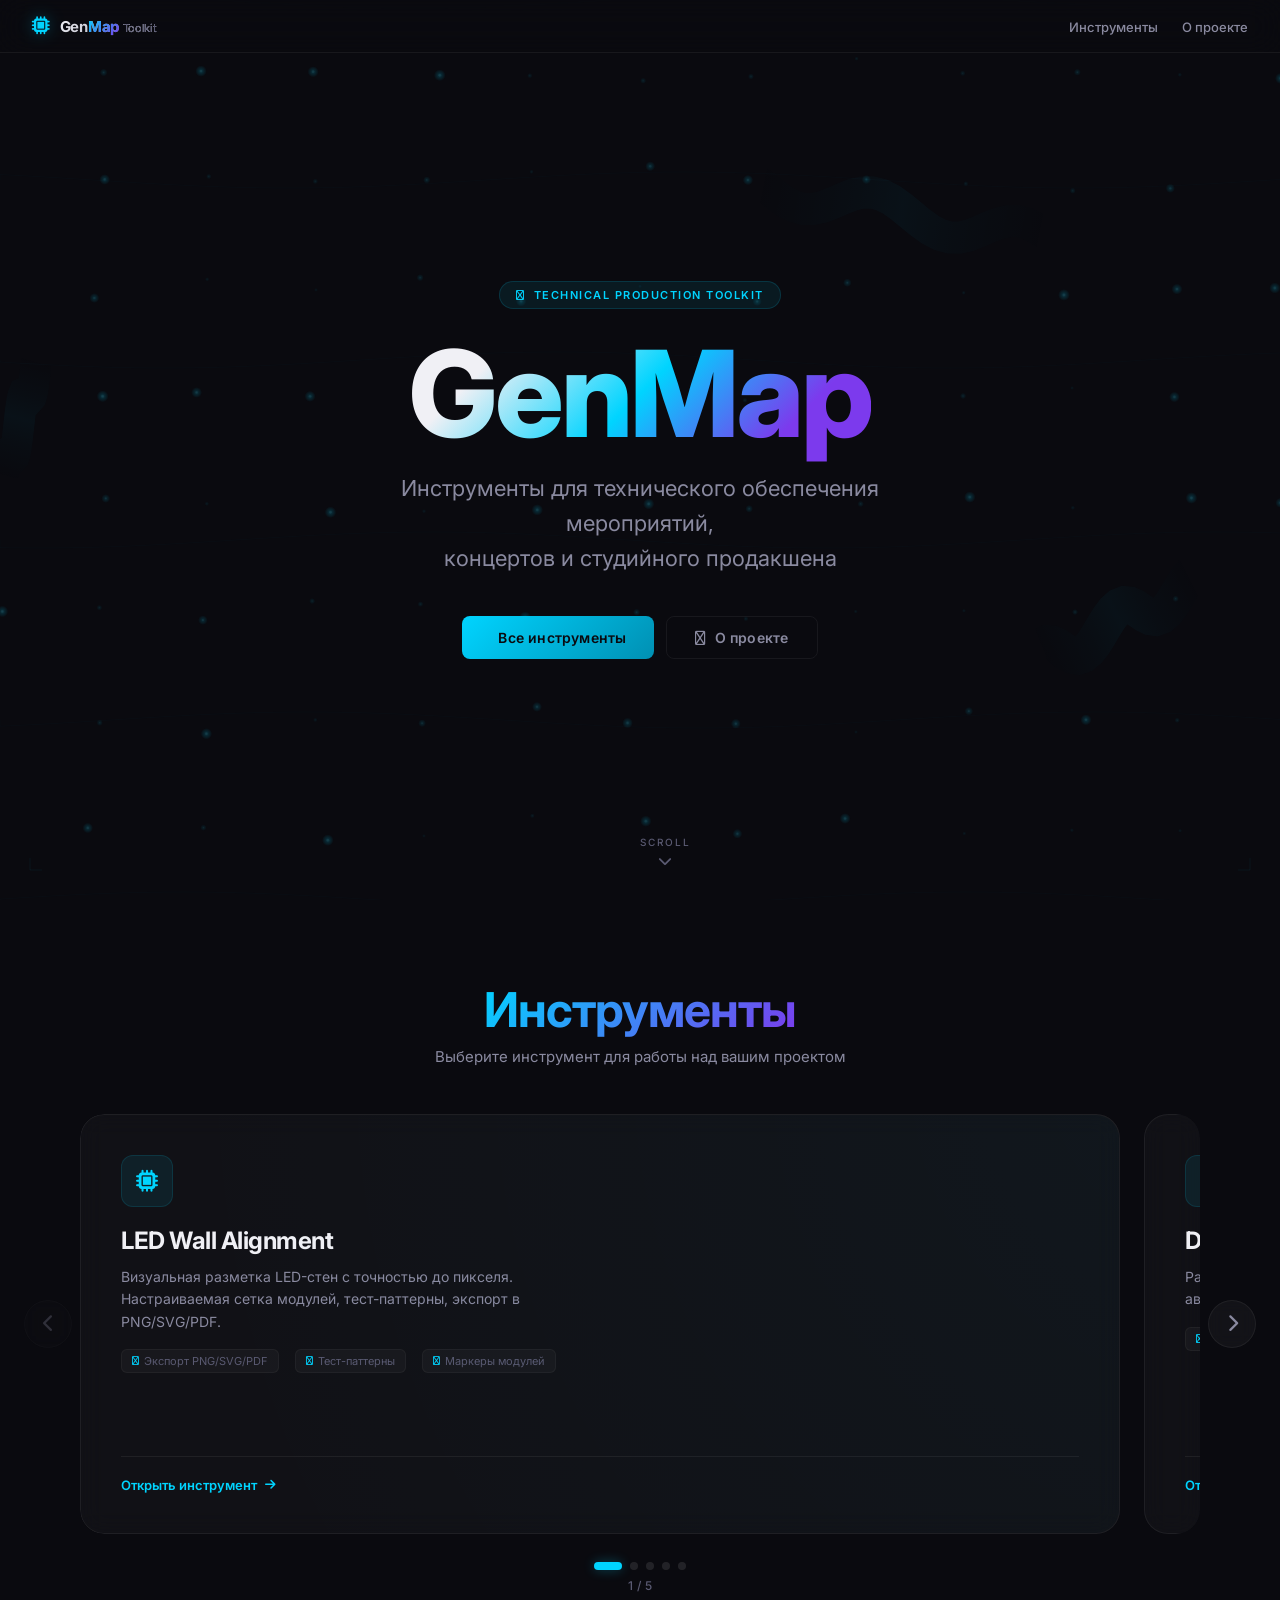
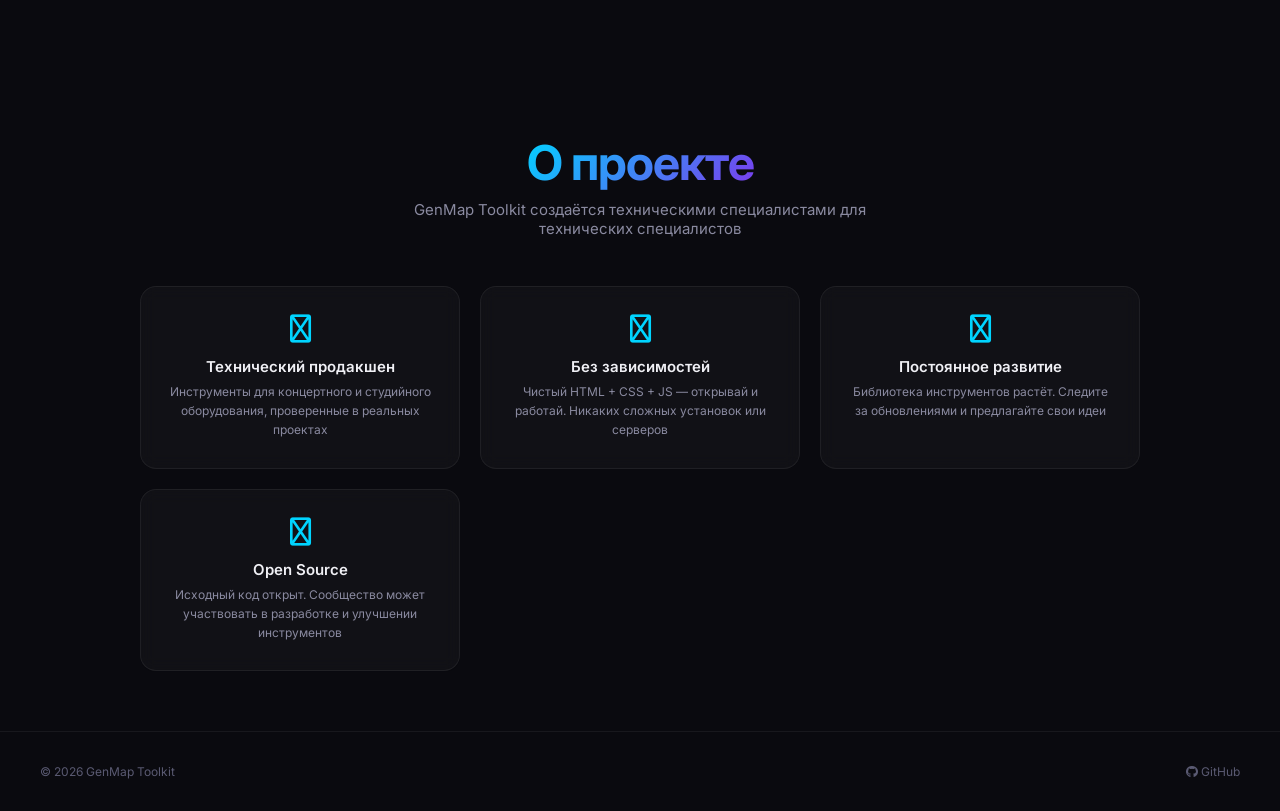
==== index.html @ 6c1bab0b "docs: обновление README, docs, удаление заглушек - README: актуальная структура и список инструменто" ====
<!DOCTYPE html>
<html lang="ru">
<head>
<meta charset="UTF-8">
<meta name="viewport" content="width=device-width, initial-scale=1.0">
<title>GenMap Toolkit — Technical Production Tools</title>
<meta name="description" content="Набор инструментов для технического обеспечения мероприятий: разметка LED-стен, расчёты продакшена и многое другое.">
<link rel="preconnect" href="https://fonts.googleapis.com">
<link rel="preconnect" href="https://fonts.gstatic.com" crossorigin>
<link href="https://fonts.googleapis.com/css2?family=Inter:wght@300;400;500;600;700;800&display=swap" rel="stylesheet">
<link rel="stylesheet" href="https://cdnjs.cloudflare.com/ajax/libs/font-awesome/6.5.1/css/all.min.css" crossorigin="anonymous">
<link rel="stylesheet" href="assets/css/style.css">
<style>
/* Entry animation */
#entryOverlay{position:fixed;inset:0;z-index:10000;background:#0a0a0f;display:flex;align-items:center;justify-content:center;pointer-events:none;transition:opacity .8s cubic-bezier(.22,1,.36,1);opacity:0}
#entryOverlay.show{opacity:1}
#entryOverlay .spinner{width:24px;height:24px;border:2px solid rgba(255,255,255,0.06);border-top-color:var(--accent-cyan);border-radius:50%;animation:spin .8s linear infinite;opacity:0;transition:opacity .4s}
#entryOverlay.show .spinner{opacity:1}
@keyframes spin{to{transform:rotate(360deg)}}
</style>
</head>
<body>

<!-- Entry Overlay -->
<div id="entryOverlay" class="show"><div class="spinner"></div></div>

<!-- Background Canvas -->
<canvas id="bgCanvas"></canvas>

<!-- Navigation -->
<nav>
  <a class="nav-logo" href="/">
    <i class="fa-solid fa-microchip"></i>
    <span>Gen<b>Map</b> <span style="font-weight:400;font-size:11px;color:var(--text-muted);-webkit-text-fill-color:var(--text-muted)">Toolkit</span></span>
  </a>
  <ul class="nav-links">
    <li><a href="#" data-scroll-to="tools">Инструменты</a></li>
    <li><a href="#" data-scroll-to="about">О проекте</a></li>
  </ul>
</nav>

<!-- Hero -->
<section id="hero">
  <div class="hero-badge reveal"><i class="fa-regular fa-bolt"></i> Technical Production Toolkit</div>
  <h1 class="hero-title reveal reveal-delay-1">
    <span class="gradient">GenMap</span>
  </h1>
  <p class="hero-sub reveal reveal-delay-2">
    Инструменты для технического обеспечения мероприятий,<br>
    концертов и студийного продакшена
  </p>
  <div class="hero-actions reveal reveal-delay-3">
    <button class="btn btn-primary" data-scroll-to="tools"><i class="fa-regular fa-grid-2"></i> Все инструменты</button>
    <a class="btn btn-outline" data-scroll-to="about"><i class="fa-regular fa-circle-info"></i> О проекте</a>
  </div>
  <div class="hero-scroll reveal reveal-delay-4">
    <span>Scroll</span>
    <i class="fa-solid fa-chevron-down"></i>
  </div>
</section>

<!-- Tools Carousel -->
<section id="tools">
  <div class="section-header reveal">
    <h2><span class="gradient">Инструменты</span></h2>
    <p>Выберите инструмент для работы над вашим проектом</p>
  </div>

  <div class="carousel-wrap reveal">
    <button class="carousel-arrow prev" aria-label="Previous"><i class="fa-solid fa-chevron-left"></i></button>
    <div class="carousel-viewport">
      <div class="carousel-track">

        <!-- LED Wall Tool -->
        <div class="tool-card">
          <div class="tool-card-glow"></div>
          <div class="tool-card-icon"><i class="fa-solid fa-microchip"></i></div>
          <div class="tool-card-body">
            <h3>LED Wall Alignment</h3>
            <p>Визуальная разметка LED-стен с точностью до пикселя. Настраиваемая сетка модулей, тест-паттерны, экспорт в PNG/SVG/PDF.</p>
            <div class="tool-card-meta">
              <span><i class="fa-regular fa-check"></i> Экспорт PNG/SVG/PDF</span>
              <span><i class="fa-regular fa-check"></i> Тест-паттерны</span>
              <span><i class="fa-regular fa-check"></i> Маркеры модулей</span>
            </div>
          </div>
          <div class="tool-card-footer">
            <a class="tool-card-action" href="tools/led-wall/index.html">Открыть инструмент <i class="fa-solid fa-arrow-right"></i></a>
          </div>
        </div>

        <!-- DMX Calculator -->
        <div class="tool-card">
          <div class="tool-card-icon"><i class="fa-solid fa-sliders"></i></div>
          <div class="tool-card-body">
            <h3>DMX Universe Calculator</h3>
            <p>Расчёт DMX-вселенных, адресация приборов, контроль каналов, авто-расстановка и обнаружение коллизий.</p>
            <div class="tool-card-meta">
              <span><i class="fa-regular fa-check"></i> Auto-Assign</span>
              <span><i class="fa-regular fa-check"></i> Коллизии</span>
              <span><i class="fa-regular fa-check"></i> DMX-карта</span>
            </div>
          </div>
          <div class="tool-card-footer">
            <a class="tool-card-action" href="tools/dmx-calculator/index.html">Открыть инструмент <i class="fa-solid fa-arrow-right"></i></a>
          </div>
        </div>

        <!-- Power Budget -->
        <div class="tool-card">
          <div class="tool-card-icon"><i class="fa-solid fa-bolt"></i></div>
          <div class="tool-card-body">
            <h3>Power Budget</h3>
            <p>Расчёт электропитания: фазы L1/L2/L3, Auto-Balance, кабельные сечения по ПУЭ, генератор.</p>
            <div class="tool-card-meta">
              <span><i class="fa-regular fa-check"></i> L1/L2/L3</span>
              <span><i class="fa-regular fa-check"></i> Auto-Balance</span>
              <span><i class="fa-regular fa-check"></i> Кабель ПУЭ</span>
            </div>
          </div>
          <div class="tool-card-footer">
            <a class="tool-card-action" href="tools/power-budget/index.html">Открыть инструмент <i class="fa-solid fa-arrow-right"></i></a>
          </div>
        </div>

        <!-- Delay & Array Calculator -->
        <div class="tool-card">
          <div class="tool-card-icon"><i class="fa-solid fa-waveform"></i></div>
          <div class="tool-card-body">
            <h3>Delay &amp; Array Calculator</h3>
            <p>Расчёт линий задержки, Line Array с splay-углами, Subwoofer-конфигурации (End-Fire/Gradient).</p>
            <div class="tool-card-meta">
              <span><i class="fa-regular fa-check"></i> Delay ms/samples</span>
              <span><i class="fa-regular fa-check"></i> Line Array</span>
              <span><i class="fa-regular fa-check"></i> Subwoofer</span>
            </div>
          </div>
          <div class="tool-card-footer">
            <a class="tool-card-action" href="tools/delay-calc/index.html">Открыть инструмент <i class="fa-solid fa-arrow-right"></i></a>
          </div>
        </div>

        <!-- Rigging Load Calculator -->
        <div class="tool-card">
          <div class="tool-card-icon"><i class="fa-solid fa-cube"></i></div>
          <div class="tool-card-body">
            <h3>Rigging Load Calculator</h3>
            <p>Расчёт нагрузок на трисс: BT 30×30 / 45° / 52°, 2/3 опоры, точечные нагрузки, эпюра моментов.</p>
            <div class="tool-card-meta">
              <span><i class="fa-regular fa-check"></i> BT-триссы</span>
              <span><i class="fa-regular fa-check"></i> 2/3 опоры</span>
              <span><i class="fa-regular fa-check"></i> Эпюра моментов</span>
            </div>
          </div>
          <div class="tool-card-footer">
            <a class="tool-card-action" href="tools/rigging-calc/index.html">Открыть инструмент <i class="fa-solid fa-arrow-right"></i></a>
          </div>
        </div>

      </div>
    </div>
    <button class="carousel-arrow next" aria-label="Next"><i class="fa-solid fa-chevron-right"></i></button>
  </div>

  <div class="carousel-dots"></div>
  <div class="carousel-counter">1 / 5</div>
</section>

<!-- About -->
<section id="about">
  <div class="section-header reveal">
    <h2><span class="gradient">О проекте</span></h2>
    <p>GenMap Toolkit создаётся техническими специалистами для технических специалистов</p>
  </div>
  <div class="about-grid">
    <div class="about-card reveal reveal-delay-1">
      <i class="fa-regular fa-bolt"></i>
      <h4>Технический продакшен</h4>
      <p>Инструменты для концертного и студийного оборудования, проверенные в реальных проектах</p>
    </div>
    <div class="about-card reveal reveal-delay-2">
      <i class="fa-regular fa-microchip"></i>
      <h4>Без зависимостей</h4>
      <p>Чистый HTML + CSS + JS — открывай и работай. Никаких сложных установок или серверов</p>
    </div>
    <div class="about-card reveal reveal-delay-3">
      <i class="fa-regular fa-arrow-trend-up"></i>
      <h4>Постоянное развитие</h4>
      <p>Библиотека инструментов растёт. Следите за обновлениями и предлагайте свои идеи</p>
    </div>
    <div class="about-card reveal reveal-delay-4">
      <i class="fa-regular fa-file-invoice"></i>
      <h4>Open Source</h4>
      <p>Исходный код открыт. Сообщество может участвовать в разработке и улучшении инструментов</p>
    </div>
  </div>
</section>

<!-- Footer -->
<footer>
  <div class="footer-inner">
    <span class="footer-copy">&copy; <span id="year"></span> GenMap Toolkit</span>
    <div class="footer-links">
      <a href="https://github.com/aleksejkozemakin/GenMap" target="_blank" rel="noopener"><i class="fa-brands fa-github"></i> GitHub</a>
    </div>
  </div>
</footer>

<script src="assets/js/main.js"></script>
<script>
document.getElementById('year').textContent=new Date().getFullYear();

// Entry animation: hide overlay after load
window.addEventListener('load',function(){
  var el=document.getElementById('entryOverlay');
  if(el){
    el.classList.remove('show');
    setTimeout(function(){el.style.display='none'},800);
  }
});
</script>
</body>
</html>
---- assets/css/style.css ----
*,*::before,*::after{margin:0;padding:0;box-sizing:border-box}
html{scroll-behavior:smooth}
body{font-family:'Inter',-apple-system,BlinkMacSystemFont,'SF Pro Display','Segoe UI',sans-serif;background:#0a0a0f;color:#f0f0f5;-webkit-font-smoothing:antialiased;-moz-osx-font-smoothing:grayscale;overflow-x:hidden;opacity:0;transition:opacity .6s ease}
body.loaded{opacity:1}

:root{--bg:#0a0a0f;--bg-secondary:#0e0e16;--bg-card:rgba(255,255,255,0.03);--border-glass:rgba(255,255,255,0.06);--border-glass-hover:rgba(255,255,255,0.12);--text-primary:#f0f0f5;--text-secondary:#8a8aa0;--text-muted:#5a5a72;--accent-cyan:#00d4ff;--accent-purple:#7c3aed;--accent-orange:#f59e0b;--accent-green:#10b981;--accent-red:#ef4444;--shadow-card:0 8px 32px rgba(0,0,0,0.4);--shadow-glow:0 0 20px rgba(0,212,255,0.15);--radius-sm:8px;--radius-md:12px;--radius-lg:16px;--radius-xl:24px;--transition:.3s cubic-bezier(.22,1,.36,1)}
::-webkit-scrollbar{width:6px;height:6px}
::-webkit-scrollbar-track{background:transparent}
::-webkit-scrollbar-thumb{background:rgba(255,255,255,0.08);border-radius:3px}
::-webkit-scrollbar-thumb:hover{background:rgba(255,255,255,0.15)}

/* ---- Canvas BG ---- */
#bgCanvas{position:fixed;top:0;left:0;width:100vw;height:100vh;z-index:0;pointer-events:none}

/* ---- Page Transition ---- */
/* ---- Nav ---- */
nav{position:fixed;top:0;left:0;right:0;z-index:100;display:flex;align-items:center;justify-content:space-between;padding:16px 32px;background:rgba(10,10,15,0.8);backdrop-filter:blur(16px);-webkit-backdrop-filter:blur(16px);border-bottom:1px solid var(--border-glass)}
.nav-logo{display:flex;align-items:center;gap:10px;text-decoration:none;color:var(--text-primary);font-size:15px;font-weight:700;letter-spacing:-.3px}
.nav-logo i{font-size:18px;color:var(--accent-cyan);filter:drop-shadow(0 0 8px rgba(0,212,255,0.3))}
.nav-logo span{background:linear-gradient(135deg,#f0f0f5,#8a8aa0);-webkit-background-clip:text;-webkit-text-fill-color:transparent}
.nav-logo span b{background:linear-gradient(135deg,var(--accent-cyan),var(--accent-purple));-webkit-background-clip:text;-webkit-text-fill-color:transparent}
.nav-links{display:flex;align-items:center;gap:24px;list-style:none}
.nav-links a{color:var(--text-secondary);text-decoration:none;font-size:13px;font-weight:500;transition:color var(--transition);position:relative}
.nav-links a::after{content:'';position:absolute;bottom:-4px;left:0;width:0;height:1.5px;background:var(--accent-cyan);transition:width var(--transition);border-radius:1px}
.nav-links a:hover{color:var(--text-primary)}
.nav-links a:hover::after{width:100%}

/* ---- Hero ---- */
#hero{position:relative;z-index:1;min-height:100vh;display:flex;flex-direction:column;align-items:center;justify-content:center;text-align:center;padding:100px 24px 60px}
.hero-badge{display:inline-flex;align-items:center;gap:8px;padding:6px 16px;border-radius:20px;background:rgba(0,212,255,0.08);border:1px solid rgba(0,212,255,0.15);font-size:11px;font-weight:600;color:var(--accent-cyan);text-transform:uppercase;letter-spacing:1.5px;margin-bottom:28px}
.hero-badge i{font-size:10px}
.hero-title{font-size:clamp(40px,10vw,120px);font-weight:800;letter-spacing:-3px;line-height:0.95;margin-bottom:20px}
.hero-title .gradient{background:linear-gradient(135deg,#f0f0f5 20%,var(--accent-cyan) 50%,var(--accent-purple) 80%);-webkit-background-clip:text;-webkit-text-fill-color:transparent}
.hero-sub{font-size:clamp(14px,2vw,22px);color:var(--text-secondary);max-width:560px;line-height:1.6;margin-bottom:40px;font-weight:400}
.hero-actions{display:flex;gap:12px;flex-wrap:wrap;justify-content:center}
.btn{display:inline-flex;align-items:center;justify-content:center;gap:8px;padding:12px 28px;border:none;border-radius:var(--radius-sm);font-family:inherit;font-size:14px;font-weight:600;cursor:pointer;transition:all var(--transition);position:relative;overflow:hidden;text-decoration:none;user-select:none;letter-spacing:.2px}
.btn-primary{background:linear-gradient(135deg,var(--accent-cyan),#0090b3);color:#0a0a0f}
.btn-primary:hover{box-shadow:0 0 30px rgba(0,212,255,0.3);transform:translateY(-2px)}
.btn-outline{background:transparent;border:1px solid var(--border-glass);color:var(--text-secondary)}
.btn-outline:hover{background:rgba(255,255,255,0.04);color:var(--text-primary);border-color:var(--border-glass-hover);transform:translateY(-2px)}
.hero-scroll{position:absolute;bottom:32px;left:50%;transform:translateX(-50%);display:flex;flex-direction:column;align-items:center;gap:6px;color:var(--text-muted);font-size:10px;text-transform:uppercase;letter-spacing:2px;font-weight:500;animation:floatDown 2s ease-in-out infinite}
.hero-scroll i{font-size:14px;animation:floatDown 2s ease-in-out infinite .3s}

/* ---- Section Header ---- */
.section-header{text-align:center;margin-bottom:48px;position:relative;z-index:1}
.section-header h2{font-size:clamp(28px,4vw,48px);font-weight:700;letter-spacing:-1px;margin-bottom:8px}
.section-header h2 .gradient{background:linear-gradient(135deg,var(--accent-cyan),var(--accent-purple));-webkit-background-clip:text;-webkit-text-fill-color:transparent}
.section-header p{font-size:15px;color:var(--text-secondary);max-width:480px;margin:0 auto}

/* ---- Carousel ---- */
#tools{position:relative;z-index:1;padding:80px 0 60px;overflow:hidden}
.carousel-wrap{position:relative;padding:0 80px}
.carousel-arrow{position:absolute;top:50%;transform:translateY(-50%);z-index:10;width:48px;height:48px;border-radius:50%;background:rgba(255,255,255,0.04);border:1px solid var(--border-glass);color:var(--text-secondary);font-size:18px;cursor:pointer;display:flex;align-items:center;justify-content:center;transition:all var(--transition);backdrop-filter:blur(8px);-webkit-backdrop-filter:blur(8px)}
.carousel-arrow:hover{background:rgba(0,212,255,0.1);color:var(--accent-cyan);border-color:var(--accent-cyan);box-shadow:0 0 20px rgba(0,212,255,0.1)}
.carousel-arrow:active{transform:translateY(-50%) scale(0.95)}
.carousel-arrow.prev{left:24px}
.carousel-arrow.next{right:24px}
.carousel-arrow:disabled{opacity:0.3;cursor:not-allowed}
.carousel-arrow:disabled:hover{background:rgba(255,255,255,0.04);color:var(--text-secondary);border-color:var(--border-glass);box-shadow:none}
.carousel-viewport{overflow:hidden;border-radius:var(--radius-xl);position:relative}
.carousel-track{display:flex;gap:24px;transition:transform .7s cubic-bezier(.22,1,.36,1);will-change:transform}
.tool-card{min-width:calc(100vw - 240px);max-width:calc(100vw - 240px);padding:40px;border-radius:var(--radius-xl);background:var(--bg-card);backdrop-filter:blur(12px);-webkit-backdrop-filter:blur(12px);border:1px solid var(--border-glass);transition:all var(--transition);position:relative;overflow:hidden;cursor:pointer;flex-shrink:0;display:flex;flex-direction:column;justify-content:space-between;min-height:420px}
.tool-card::before{content:'';position:absolute;inset:0;border-radius:var(--radius-xl);opacity:0;background:linear-gradient(135deg,rgba(0,212,255,0.05),transparent 60%);transition:opacity var(--transition);pointer-events:none}
.tool-card:hover::before{opacity:1}
.tool-card:hover{border-color:var(--border-glass-hover);transform:translateY(-4px);box-shadow:0 16px 48px rgba(0,0,0,0.5),0 0 30px rgba(0,212,255,0.06)}
.tool-card.coming-soon{cursor:default;opacity:0.6}
.tool-card.coming-soon:hover{transform:none;box-shadow:none;border-color:var(--border-glass)}
.tool-card.coming-soon .tool-card-action{opacity:0.4;pointer-events:none}
.tool-card-icon{width:52px;height:52px;border-radius:var(--radius-md);background:rgba(0,212,255,0.08);border:1px solid rgba(0,212,255,0.12);display:flex;align-items:center;justify-content:center;font-size:22px;color:var(--accent-cyan);margin-bottom:20px;flex-shrink:0}
.tool-card-body{flex:1}
.tool-card-body h3{font-size:24px;font-weight:700;letter-spacing:-.5px;margin-bottom:10px;line-height:1.2}
.tool-card-body p{font-size:14px;color:var(--text-secondary);line-height:1.6;max-width:480px}
.tool-card-meta{display:flex;gap:16px;margin-top:16px;flex-wrap:wrap}
.tool-card-meta span{font-size:11px;color:var(--text-muted);display:flex;align-items:center;gap:5px;padding:4px 10px;border-radius:6px;background:rgba(255,255,255,0.03);border:1px solid rgba(255,255,255,0.04)}
.tool-card-meta i{color:var(--accent-cyan);font-size:9px}
.tool-card-footer{display:flex;align-items:center;justify-content:space-between;margin-top:24px;padding-top:20px;border-top:1px solid var(--border-glass)}
.tool-card-action{display:inline-flex;align-items:center;gap:8px;color:var(--accent-cyan);font-size:13px;font-weight:600;text-decoration:none;transition:gap var(--transition)}
.tool-card-action:hover{gap:12px}
.tool-card-action i{font-size:12px}
.tool-card-coming{font-size:11px;color:var(--text-muted);padding:4px 12px;border-radius:6px;border:1px solid var(--border-glass);text-transform:uppercase;letter-spacing:.8px;font-weight:500}
.tool-card-glow{position:absolute;top:-50%;right:-50%;width:200%;height:200%;background:radial-gradient(circle at 80% 20%,rgba(0,212,255,0.03),transparent 60%);pointer-events:none;z-index:0}
.carousel-dots{display:flex;justify-content:center;gap:8px;margin-top:28px;position:relative;z-index:1}
.carousel-dot{width:8px;height:8px;border-radius:50%;background:rgba(255,255,255,0.1);border:none;cursor:pointer;transition:all var(--transition);padding:0}
.carousel-dot.active{background:var(--accent-cyan);box-shadow:0 0 12px rgba(0,212,255,0.3);width:28px;border-radius:4px}
.carousel-dot:hover:not(.active){background:rgba(255,255,255,0.2)}
.carousel-counter{text-align:center;font-size:12px;color:var(--text-muted);margin-top:8px;font-weight:500;letter-spacing:.5px}

/* ---- About ---- */
#about{position:relative;z-index:1;padding:80px 24px 60px}
.about-grid{max-width:1000px;margin:0 auto;display:grid;grid-template-columns:repeat(auto-fit,minmax(240px,1fr));gap:20px}
.about-card{padding:28px;border-radius:var(--radius-lg);background:var(--bg-card);backdrop-filter:blur(8px);-webkit-backdrop-filter:blur(8px);border:1px solid var(--border-glass);transition:all var(--transition);text-align:center}
.about-card:hover{border-color:var(--border-glass-hover);transform:translateY(-2px);box-shadow:var(--shadow-card)}
.about-card i{font-size:28px;color:var(--accent-cyan);margin-bottom:14px}
.about-card h4{font-size:15px;font-weight:600;margin-bottom:6px}
.about-card p{font-size:12px;color:var(--text-secondary);line-height:1.6}

/* ---- Footer ---- */
footer{position:relative;z-index:1;padding:32px 24px;border-top:1px solid var(--border-glass);text-align:center}
footer .footer-inner{max-width:1200px;margin:0 auto;display:flex;justify-content:space-between;align-items:center;gap:16px;flex-wrap:wrap}
footer .footer-copy{font-size:12px;color:var(--text-muted)}
footer .footer-links{display:flex;gap:16px}
footer .footer-links a{color:var(--text-muted);text-decoration:none;font-size:12px;transition:color var(--transition)}
footer .footer-links a:hover{color:var(--accent-cyan)}

/* ---- Animations ---- */
@keyframes floatDown{0%,100%{transform:translateY(0);opacity:1}50%{transform:translateY(8px);opacity:0.4}}
@keyframes fadeInUp{from{opacity:0;transform:translateY(24px)}to{opacity:1;transform:translateY(0)}}
@keyframes fadeIn{from{opacity:0}to{opacity:1}}
@keyframes scaleIn{from{opacity:0;transform:scale(0.95)}to{opacity:1;transform:scale(1)}}
@keyframes slideInRight{from{opacity:0;transform:translateX(40px)}to{opacity:1;transform:translateX(0)}}
.reveal{opacity:0;transform:translateY(24px);transition:all .8s cubic-bezier(.22,1,.36,1)}
.reveal.visible{opacity:1;transform:translateY(0)}
.reveal-delay-1{transition-delay:.1s}
.reveal-delay-2{transition-delay:.2s}
.reveal-delay-3{transition-delay:.3s}
.reveal-delay-4{transition-delay:.4s}

/* ---- Ripple ---- */
.ripple{position:absolute;border-radius:50%;background:rgba(255,255,255,0.25);transform:scale(0);animation:rippleAnim .6s ease-out;pointer-events:none}
@keyframes rippleAnim{to{transform:scale(4);opacity:0}}

/* ---- Responsive ---- */
@media(max-width:1024px){
  .carousel-wrap{padding:0 60px}
  .tool-card{min-width:calc(100vw - 180px);max-width:calc(100vw - 180px);min-height:360px;padding:32px}
}
@media(max-width:768px){
  nav{padding:12px 16px}
  .nav-links{display:none}
  #hero{padding:80px 16px 40px}
  .hero-title{letter-spacing:-2px}
  .carousel-wrap{padding:0 16px}
  .carousel-arrow{width:36px;height:36px;font-size:14px}
  .carousel-arrow.prev{left:0}
  .carousel-arrow.next{right:0}
  .tool-card{min-width:calc(100vw - 48px);max-width:calc(100vw - 48px);min-height:320px;padding:24px;border-radius:var(--radius-lg)}
  .tool-card-body h3{font-size:20px}
  .section-header{margin-bottom:32px}
  #tools{padding:60px 0 40px}
  #about{padding:60px 16px 40px}
  .about-grid{grid-template-columns:1fr}
  footer .footer-inner{flex-direction:column;text-align:center}
}
@media(max-width:480px){
  .tool-card{min-width:calc(100vw - 32px);max-width:calc(100vw - 32px);min-height:280px;padding:20px}
  .tool-card-body h3{font-size:18px}
  .tool-card-icon{width:44px;height:44px;font-size:18px}
  .carousel-dot{width:6px;height:6px}
  .carousel-dot.active{width:20px}
}
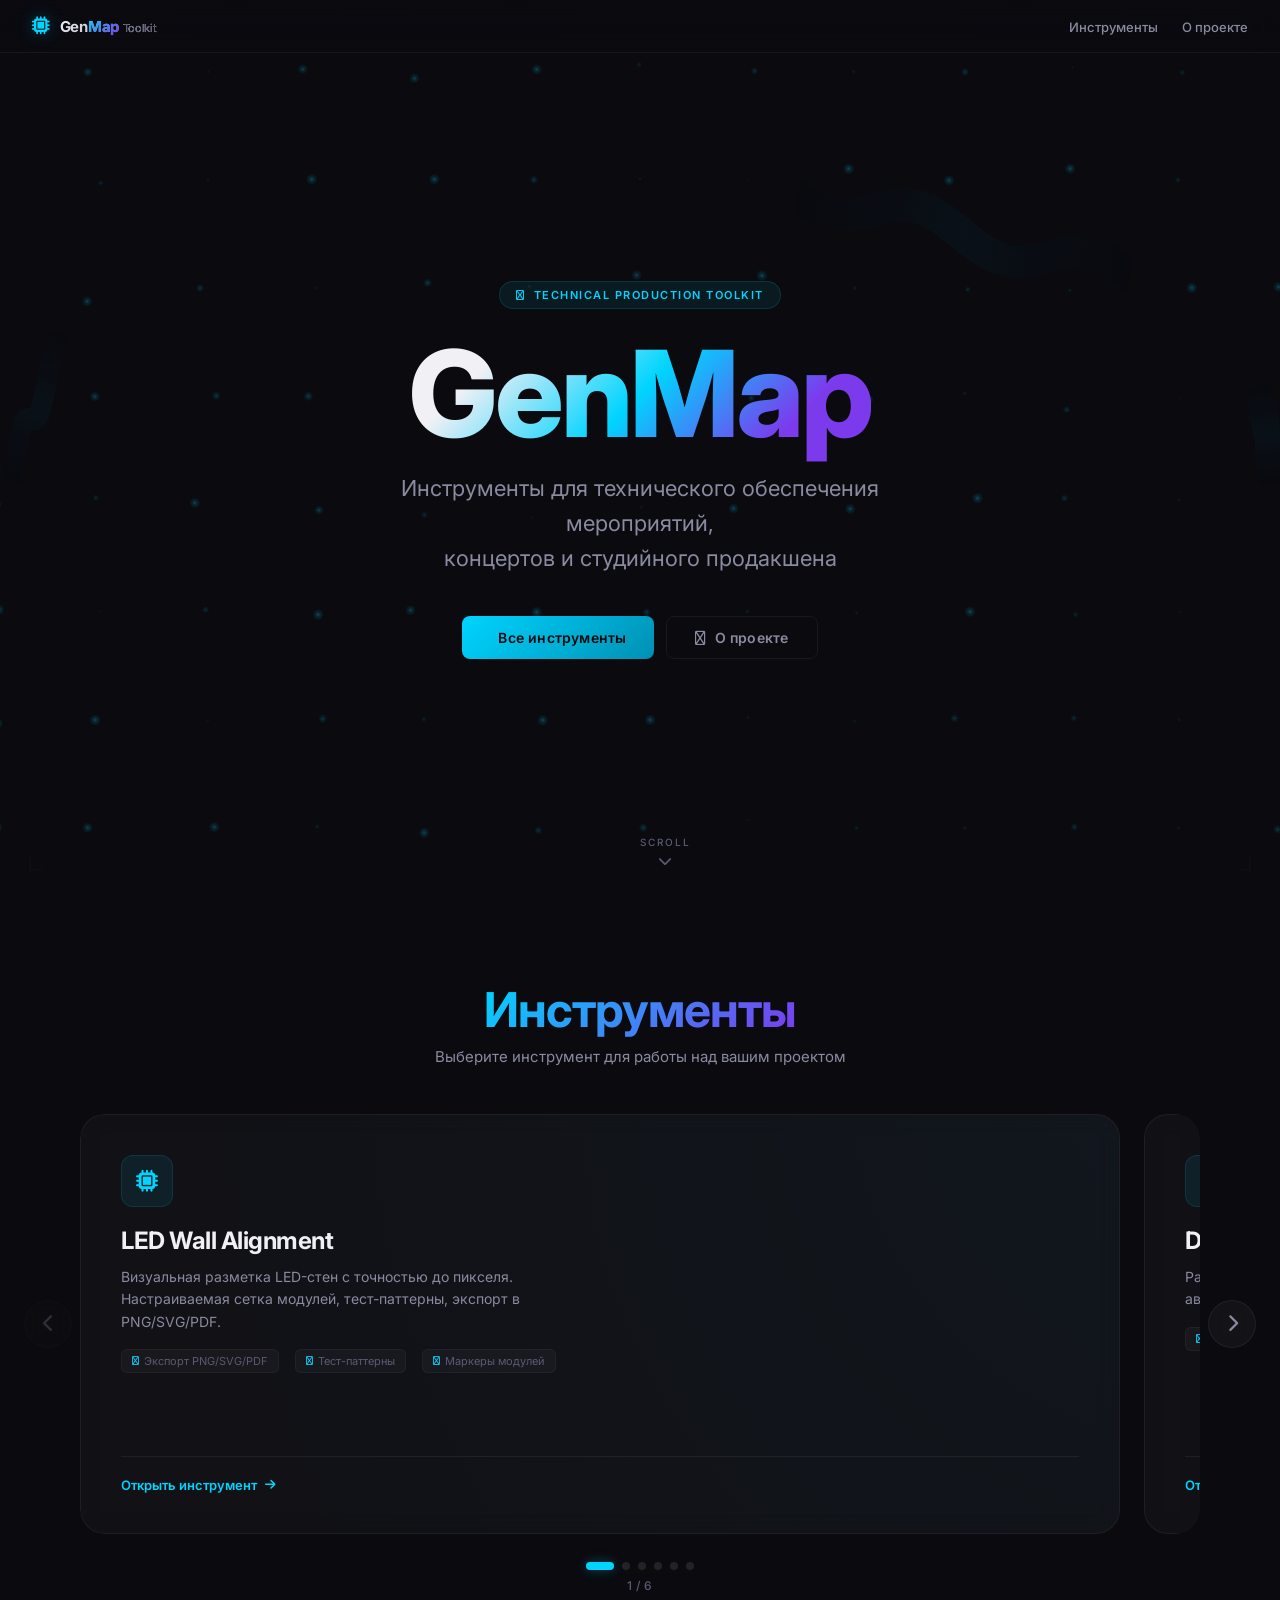
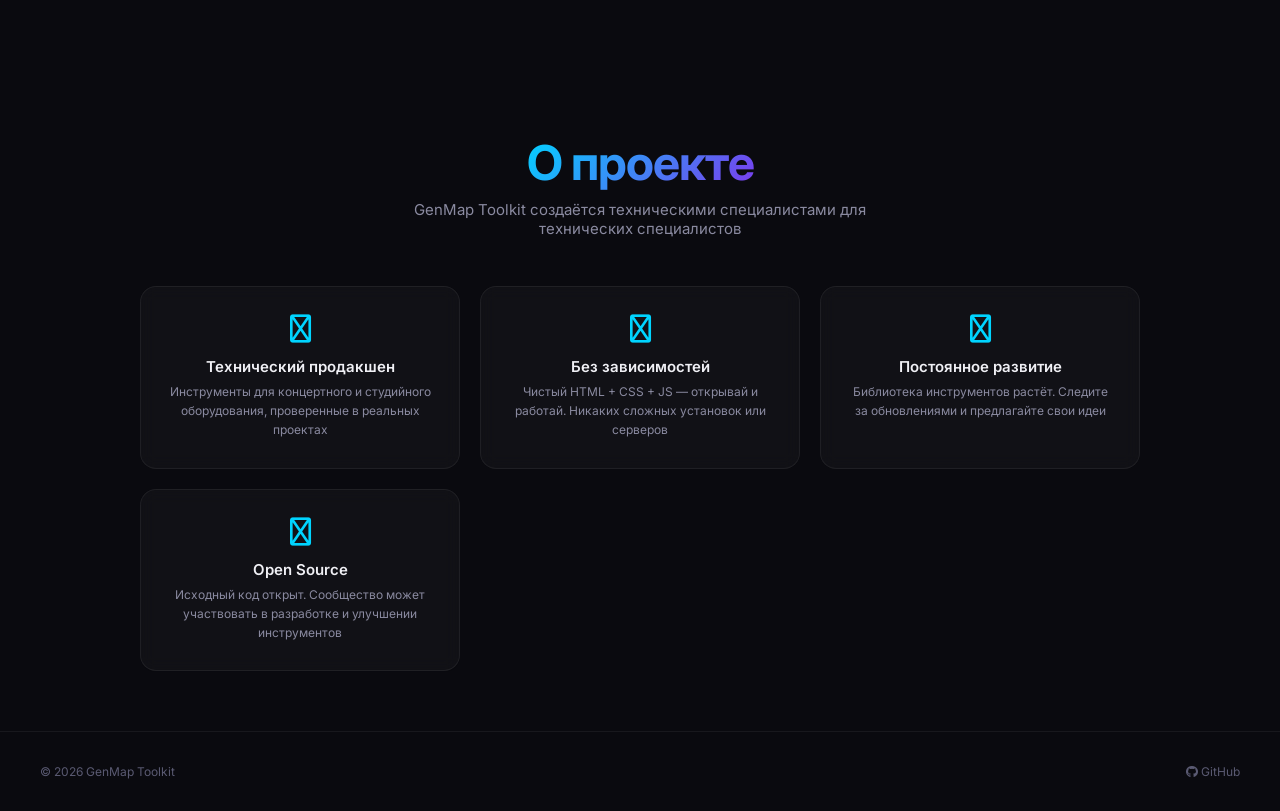
==== commit e3d8c64b: "feat: Mapping Planner + inline-edit - Canvas произвольного разрешения с пресетами HD/4K/8K - Плоскос" ====
--- a/index.html
+++ b/index.html
@@ -157,6 +157,23 @@
           </div>
         </div>
 
+        <!-- Mapping Planner -->
+        <div class="tool-card">
+          <div class="tool-card-icon"><i class="fa-solid fa-grid"></i></div>
+          <div class="tool-card-body">
+            <h3>Mapping Planner</h3>
+            <p>Раскладка плоскостей на canvas: drag, snap to grid/objects, alignment guides, overlap detection.</p>
+            <div class="tool-card-meta">
+              <span><i class="fa-regular fa-check"></i> Drag &amp; snap</span>
+              <span><i class="fa-regular fa-check"></i> Alignment</span>
+              <span><i class="fa-regular fa-check"></i> Overlaps</span>
+            </div>
+          </div>
+          <div class="tool-card-footer">
+            <a class="tool-card-action" href="tools/mapping-planner/index.html">Открыть инструмент <i class="fa-solid fa-arrow-right"></i></a>
+          </div>
+        </div>
+
       </div>
     </div>
     <button class="carousel-arrow next" aria-label="Next"><i class="fa-solid fa-chevron-right"></i></button>
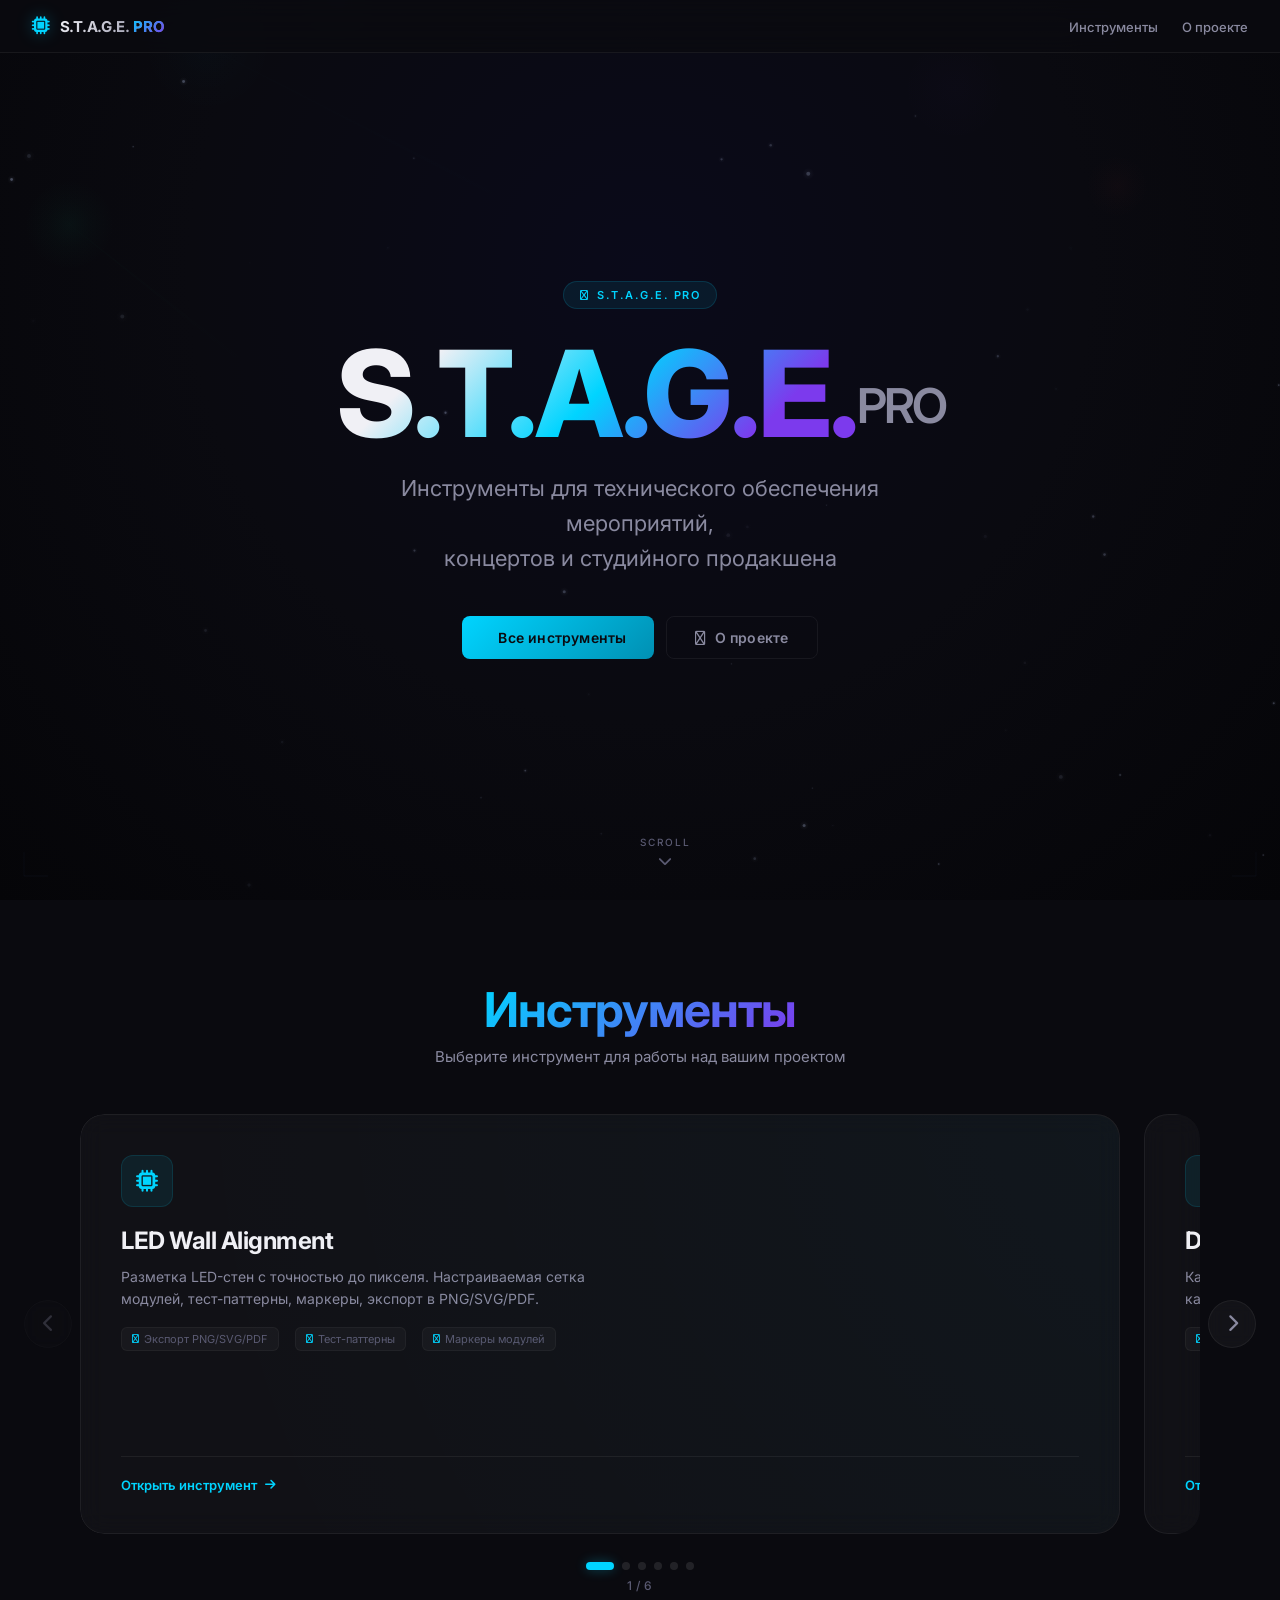
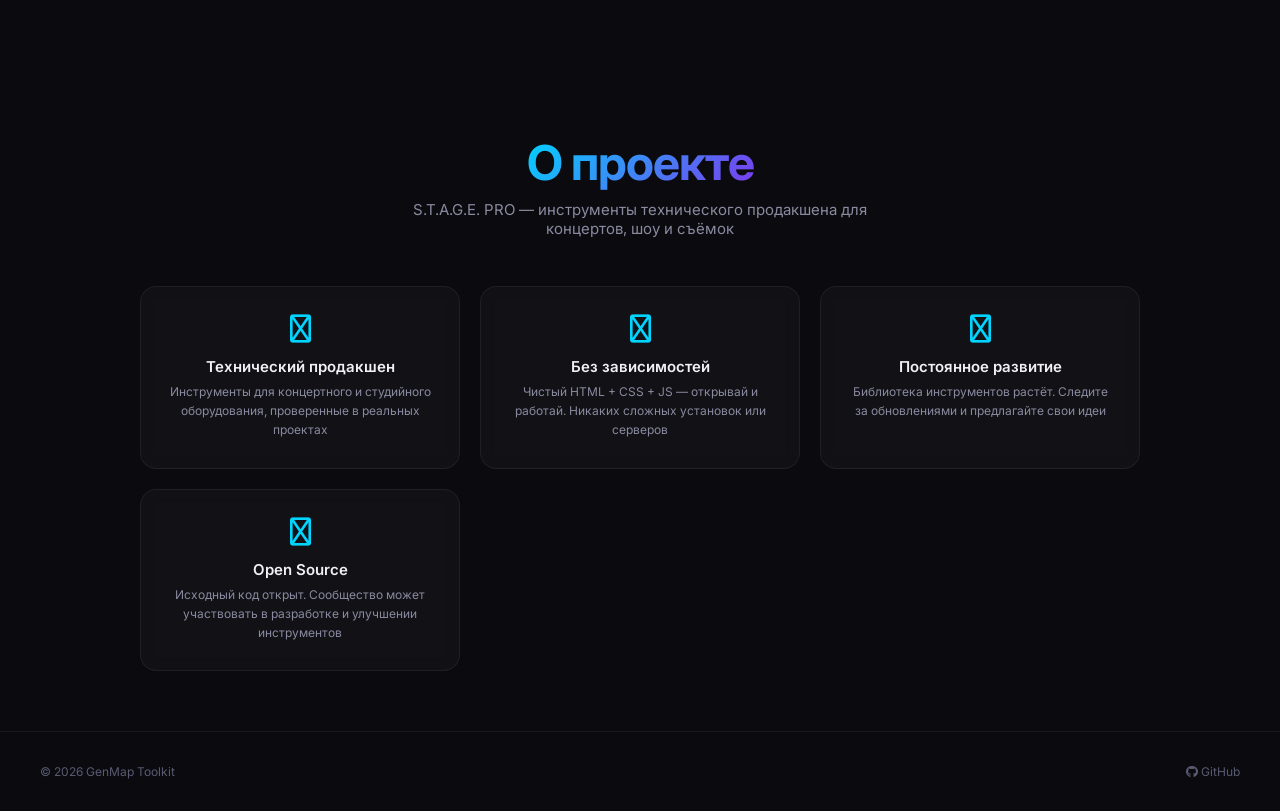
==== commit 9772d4c3: "rebrand: GenMap Toolkit → S.T.A.G.E. PRO - Все упоминания GenMap Toolkit заменены на S.T.A.G.E. PRO " ====
--- a/index.html
+++ b/index.html
@@ -3,7 +3,7 @@
 <head>
 <meta charset="UTF-8">
 <meta name="viewport" content="width=device-width, initial-scale=1.0">
-<title>GenMap Toolkit — Technical Production Tools</title>
+<title>S.T.A.G.E. PRO — Инструменты технического продакшена</title>
 <meta name="description" content="Набор инструментов для технического обеспечения мероприятий: разметка LED-стен, расчёты продакшена и многое другое.">
 <link rel="preconnect" href="https://fonts.googleapis.com">
 <link rel="preconnect" href="https://fonts.gstatic.com" crossorigin>
@@ -31,7 +31,7 @@
 <nav>
   <a class="nav-logo" href="/">
     <i class="fa-solid fa-microchip"></i>
-    <span>Gen<b>Map</b> <span style="font-weight:400;font-size:11px;color:var(--text-muted);-webkit-text-fill-color:var(--text-muted)">Toolkit</span></span>
+    <span>S.T.A.G.E.<b> PRO</b></span>
   </a>
   <ul class="nav-links">
     <li><a href="#" data-scroll-to="tools">Инструменты</a></li>
@@ -41,9 +41,9 @@
 
 <!-- Hero -->
 <section id="hero">
-  <div class="hero-badge reveal"><i class="fa-regular fa-bolt"></i> Technical Production Toolkit</div>
+  <div class="hero-badge reveal"><i class="fa-regular fa-bolt"></i> S.T.A.G.E. PRO</div>
   <h1 class="hero-title reveal reveal-delay-1">
-    <span class="gradient">GenMap</span>
+    <span class="gradient">S.T.A.G.E.</span><span style="font-size:0.4em;vertical-align:middle;font-weight:600;color:var(--text-secondary);-webkit-text-fill-color:var(--text-secondary)">PRO</span>
   </h1>
   <p class="hero-sub reveal reveal-delay-2">
     Инструменты для технического обеспечения мероприятий,<br>
@@ -77,7 +77,7 @@
           <div class="tool-card-icon"><i class="fa-solid fa-microchip"></i></div>
           <div class="tool-card-body">
             <h3>LED Wall Alignment</h3>
-            <p>Визуальная разметка LED-стен с точностью до пикселя. Настраиваемая сетка модулей, тест-паттерны, экспорт в PNG/SVG/PDF.</p>
+            <p>Разметка LED-стен с точностью до пикселя. Настраиваемая сетка модулей, тест-паттерны, маркеры, экспорт в PNG/SVG/PDF.</p>
             <div class="tool-card-meta">
               <span><i class="fa-regular fa-check"></i> Экспорт PNG/SVG/PDF</span>
               <span><i class="fa-regular fa-check"></i> Тест-паттерны</span>
@@ -94,9 +94,9 @@
           <div class="tool-card-icon"><i class="fa-solid fa-sliders"></i></div>
           <div class="tool-card-body">
             <h3>DMX Universe Calculator</h3>
-            <p>Расчёт DMX-вселенных, адресация приборов, контроль каналов, авто-расстановка и обнаружение коллизий.</p>
-            <div class="tool-card-meta">
-              <span><i class="fa-regular fa-check"></i> Auto-Assign</span>
+            <p>Калькулятор DMX-вселенных: адресация приборов, контроль каналов, авто-расстановка и обнаружение коллизий.</p>
+            <div class="tool-card-meta">
+              <span><i class="fa-regular fa-check"></i> Авторасстановка</span>
               <span><i class="fa-regular fa-check"></i> Коллизии</span>
               <span><i class="fa-regular fa-check"></i> DMX-карта</span>
             </div>
@@ -111,10 +111,10 @@
           <div class="tool-card-icon"><i class="fa-solid fa-bolt"></i></div>
           <div class="tool-card-body">
             <h3>Power Budget</h3>
-            <p>Расчёт электропитания: фазы L1/L2/L3, Auto-Balance, кабельные сечения по ПУЭ, генератор.</p>
+            <p>Расчёт электропитания концертного оборудования. Фазы L1/L2/L3, автобаланс, кабельные сечения по ПУЭ, подбор генератора.</p>
             <div class="tool-card-meta">
               <span><i class="fa-regular fa-check"></i> L1/L2/L3</span>
-              <span><i class="fa-regular fa-check"></i> Auto-Balance</span>
+              <span><i class="fa-regular fa-check"></i> Автобаланс</span>
               <span><i class="fa-regular fa-check"></i> Кабель ПУЭ</span>
             </div>
           </div>
@@ -128,11 +128,11 @@
           <div class="tool-card-icon"><i class="fa-solid fa-waveform"></i></div>
           <div class="tool-card-body">
             <h3>Delay &amp; Array Calculator</h3>
-            <p>Расчёт линий задержки, Line Array с splay-углами, Subwoofer-конфигурации (End-Fire/Gradient).</p>
-            <div class="tool-card-meta">
-              <span><i class="fa-regular fa-check"></i> Delay ms/samples</span>
-              <span><i class="fa-regular fa-check"></i> Line Array</span>
-              <span><i class="fa-regular fa-check"></i> Subwoofer</span>
+            <p>Расчёт линий задержки и конфигураций Line Array. Splay-углы, Subwoofer End-Fire/Gradient, задержка в мс и сэмплах.</p>
+            <div class="tool-card-meta">
+              <span><i class="fa-regular fa-clock"></i> Задержка мс</span>
+              <span><i class="fa-regular fa-waveform"></i> Line Array</span>
+              <span><i class="fa-regular fa-circle-dot"></i> Subwoofer</span>
             </div>
           </div>
           <div class="tool-card-footer">
@@ -145,7 +145,7 @@
           <div class="tool-card-icon"><i class="fa-solid fa-cube"></i></div>
           <div class="tool-card-body">
             <h3>Rigging Load Calculator</h3>
-            <p>Расчёт нагрузок на трисс: BT 30×30 / 45° / 52°, 2/3 опоры, точечные нагрузки, эпюра моментов.</p>
+            <p>Расчёт нагрузок на триссовые конструкции. BT 30×30 / 45° / 52°, 2 или 3 точки опоры, точечные нагрузки, эпюра моментов.</p>
             <div class="tool-card-meta">
               <span><i class="fa-regular fa-check"></i> BT-триссы</span>
               <span><i class="fa-regular fa-check"></i> 2/3 опоры</span>
@@ -162,11 +162,11 @@
           <div class="tool-card-icon"><i class="fa-solid fa-grid"></i></div>
           <div class="tool-card-body">
             <h3>Mapping Planner</h3>
-            <p>Раскладка плоскостей на canvas: drag, snap to grid/objects, alignment guides, overlap detection.</p>
-            <div class="tool-card-meta">
-              <span><i class="fa-regular fa-check"></i> Drag &amp; snap</span>
-              <span><i class="fa-regular fa-check"></i> Alignment</span>
-              <span><i class="fa-regular fa-check"></i> Overlaps</span>
+            <p>Раскладка видеоплоскостей на canvas произвольного разрешения. Перетаскивание, привязка к сетке и объектам, выравнивание, обнаружение пересечений.</p>
+            <div class="tool-card-meta">
+              <span><i class="fa-regular fa-arrows"></i> Drag &amp; snap</span>
+              <span><i class="fa-regular fa-ruler"></i> Выравнивание</span>
+              <span><i class="fa-regular fa-triangle-exclamation"></i> Пересечения</span>
             </div>
           </div>
           <div class="tool-card-footer">
@@ -187,7 +187,7 @@
 <section id="about">
   <div class="section-header reveal">
     <h2><span class="gradient">О проекте</span></h2>
-    <p>GenMap Toolkit создаётся техническими специалистами для технических специалистов</p>
+    <p>S.T.A.G.E. PRO — инструменты технического продакшена для концертов, шоу и съёмок</p>
   </div>
   <div class="about-grid">
     <div class="about-card reveal reveal-delay-1">
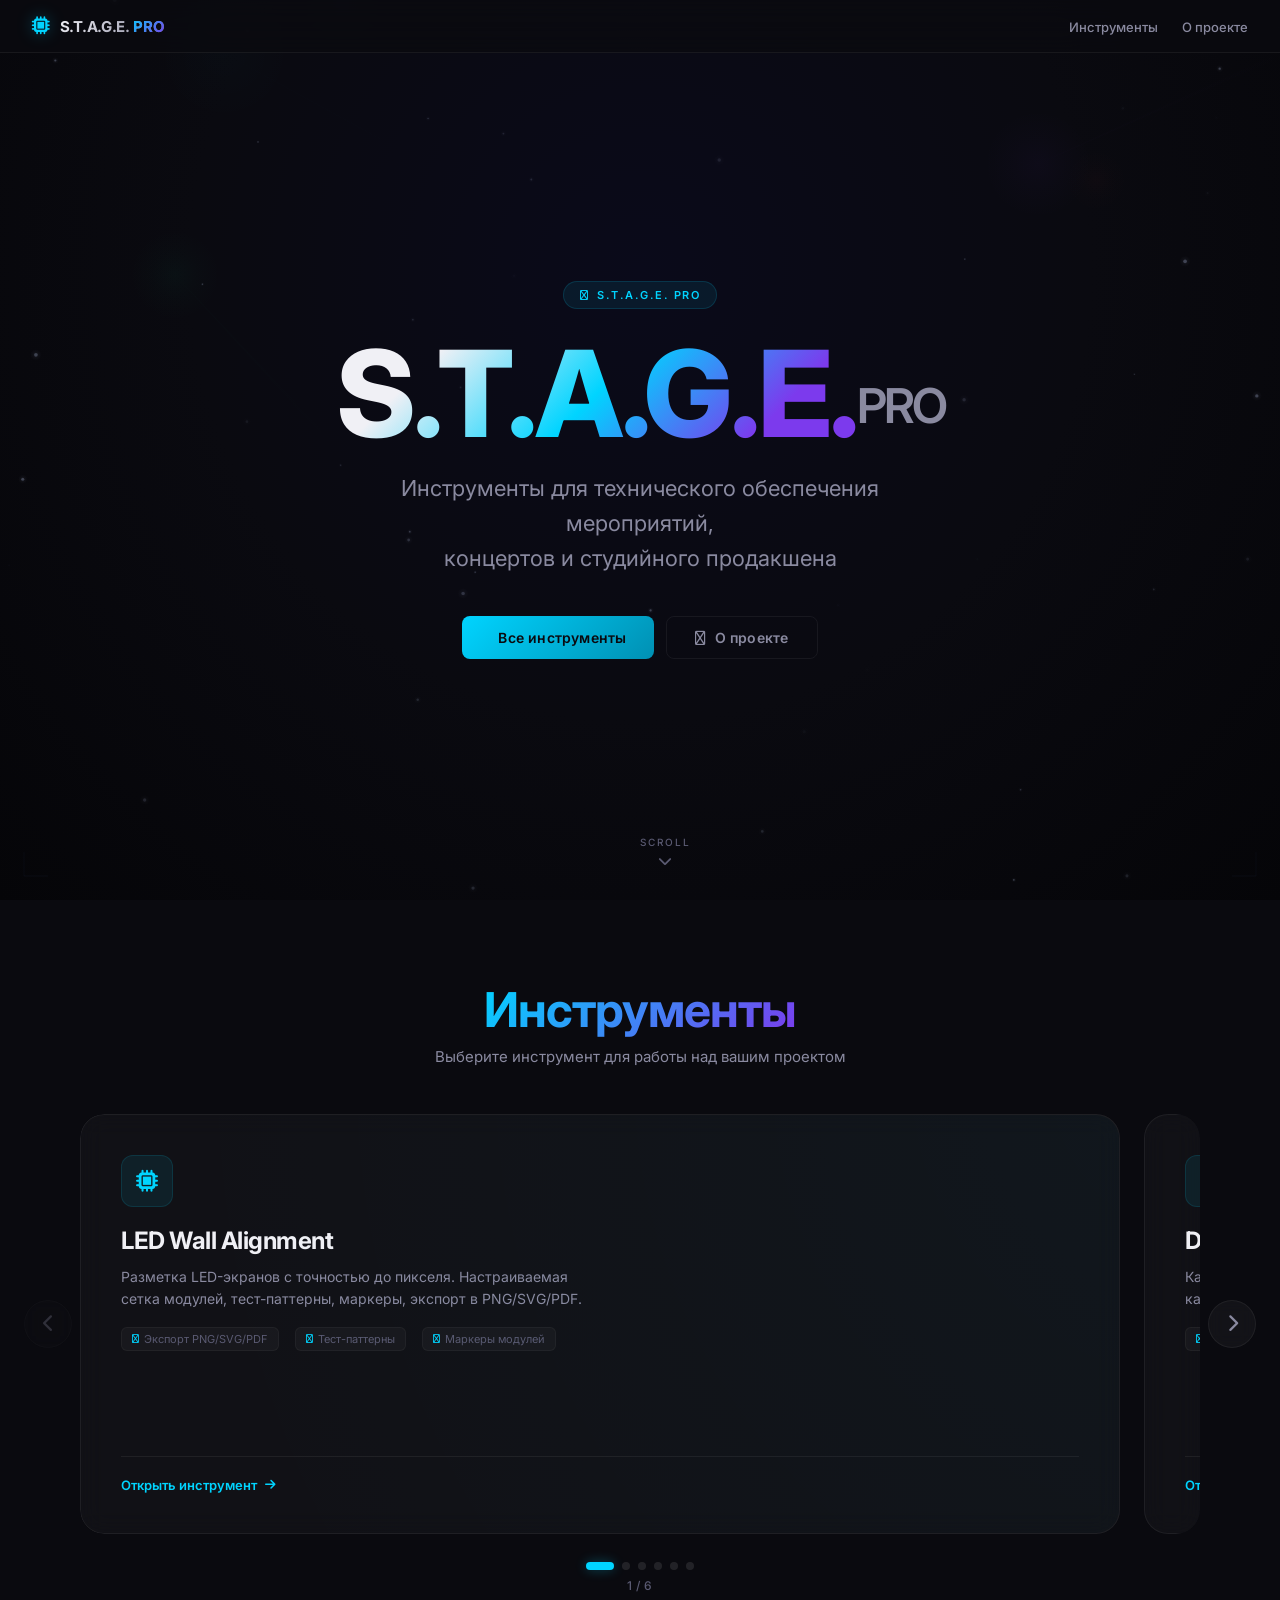
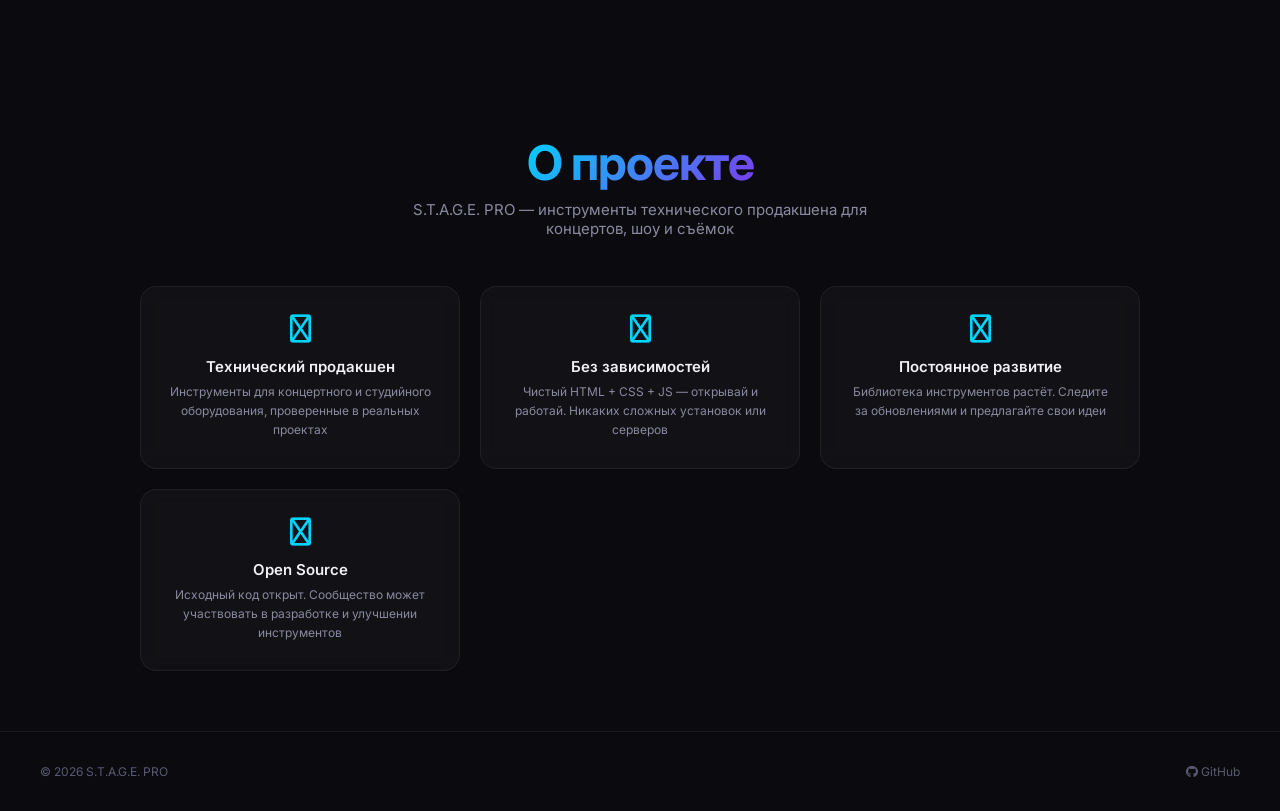
==== commit e2584497: "fix: иконки Delay/Array и Mapping Planner, терминология, футер" ====
--- a/index.html
+++ b/index.html
@@ -4,7 +4,7 @@
 <meta charset="UTF-8">
 <meta name="viewport" content="width=device-width, initial-scale=1.0">
 <title>S.T.A.G.E. PRO — Инструменты технического продакшена</title>
-<meta name="description" content="Набор инструментов для технического обеспечения мероприятий: разметка LED-стен, расчёты продакшена и многое другое.">
+<meta name="description" content="Набор инструментов для технического обеспечения мероприятий: разметка LED-экранов, расчёты продакшена и многое другое.">
 <link rel="preconnect" href="https://fonts.googleapis.com">
 <link rel="preconnect" href="https://fonts.gstatic.com" crossorigin>
 <link href="https://fonts.googleapis.com/css2?family=Inter:wght@300;400;500;600;700;800&display=swap" rel="stylesheet">
@@ -77,7 +77,7 @@
           <div class="tool-card-icon"><i class="fa-solid fa-microchip"></i></div>
           <div class="tool-card-body">
             <h3>LED Wall Alignment</h3>
-            <p>Разметка LED-стен с точностью до пикселя. Настраиваемая сетка модулей, тест-паттерны, маркеры, экспорт в PNG/SVG/PDF.</p>
+            <p>Разметка LED-экранов с точностью до пикселя. Настраиваемая сетка модулей, тест-паттерны, маркеры, экспорт в PNG/SVG/PDF.</p>
             <div class="tool-card-meta">
               <span><i class="fa-regular fa-check"></i> Экспорт PNG/SVG/PDF</span>
               <span><i class="fa-regular fa-check"></i> Тест-паттерны</span>
@@ -125,7 +125,7 @@
 
         <!-- Delay & Array Calculator -->
         <div class="tool-card">
-          <div class="tool-card-icon"><i class="fa-solid fa-waveform"></i></div>
+          <div class="tool-card-icon"><i class="fa-solid fa-tower-broadcast"></i></div>
           <div class="tool-card-body">
             <h3>Delay &amp; Array Calculator</h3>
             <p>Расчёт линий задержки и конфигураций Line Array. Splay-углы, Subwoofer End-Fire/Gradient, задержка в мс и сэмплах.</p>
@@ -145,7 +145,7 @@
           <div class="tool-card-icon"><i class="fa-solid fa-cube"></i></div>
           <div class="tool-card-body">
             <h3>Rigging Load Calculator</h3>
-            <p>Расчёт нагрузок на триссовые конструкции. BT 30×30 / 45° / 52°, 2 или 3 точки опоры, точечные нагрузки, эпюра моментов.</p>
+            <p>Расчёт нагрузок на фермовые конструкции. BT 30×30 / 45° / 52°, 2 или 3 точки опоры, точечные нагрузки, эпюра моментов.</p>
             <div class="tool-card-meta">
               <span><i class="fa-regular fa-check"></i> BT-триссы</span>
               <span><i class="fa-regular fa-check"></i> 2/3 опоры</span>
@@ -159,7 +159,7 @@
 
         <!-- Mapping Planner -->
         <div class="tool-card">
-          <div class="tool-card-icon"><i class="fa-solid fa-grid"></i></div>
+          <div class="tool-card-icon"><i class="fa-solid fa-table-cells"></i></div>
           <div class="tool-card-body">
             <h3>Mapping Planner</h3>
             <p>Раскладка видеоплоскостей на canvas произвольного разрешения. Перетаскивание, привязка к сетке и объектам, выравнивание, обнаружение пересечений.</p>
@@ -216,7 +216,7 @@
 <!-- Footer -->
 <footer>
   <div class="footer-inner">
-    <span class="footer-copy">&copy; <span id="year"></span> GenMap Toolkit</span>
+    <span class="footer-copy">&copy; <span id="year"></span> S.T.A.G.E. PRO</span>
     <div class="footer-links">
       <a href="https://github.com/aleksejkozemakin/GenMap" target="_blank" rel="noopener"><i class="fa-brands fa-github"></i> GitHub</a>
     </div>
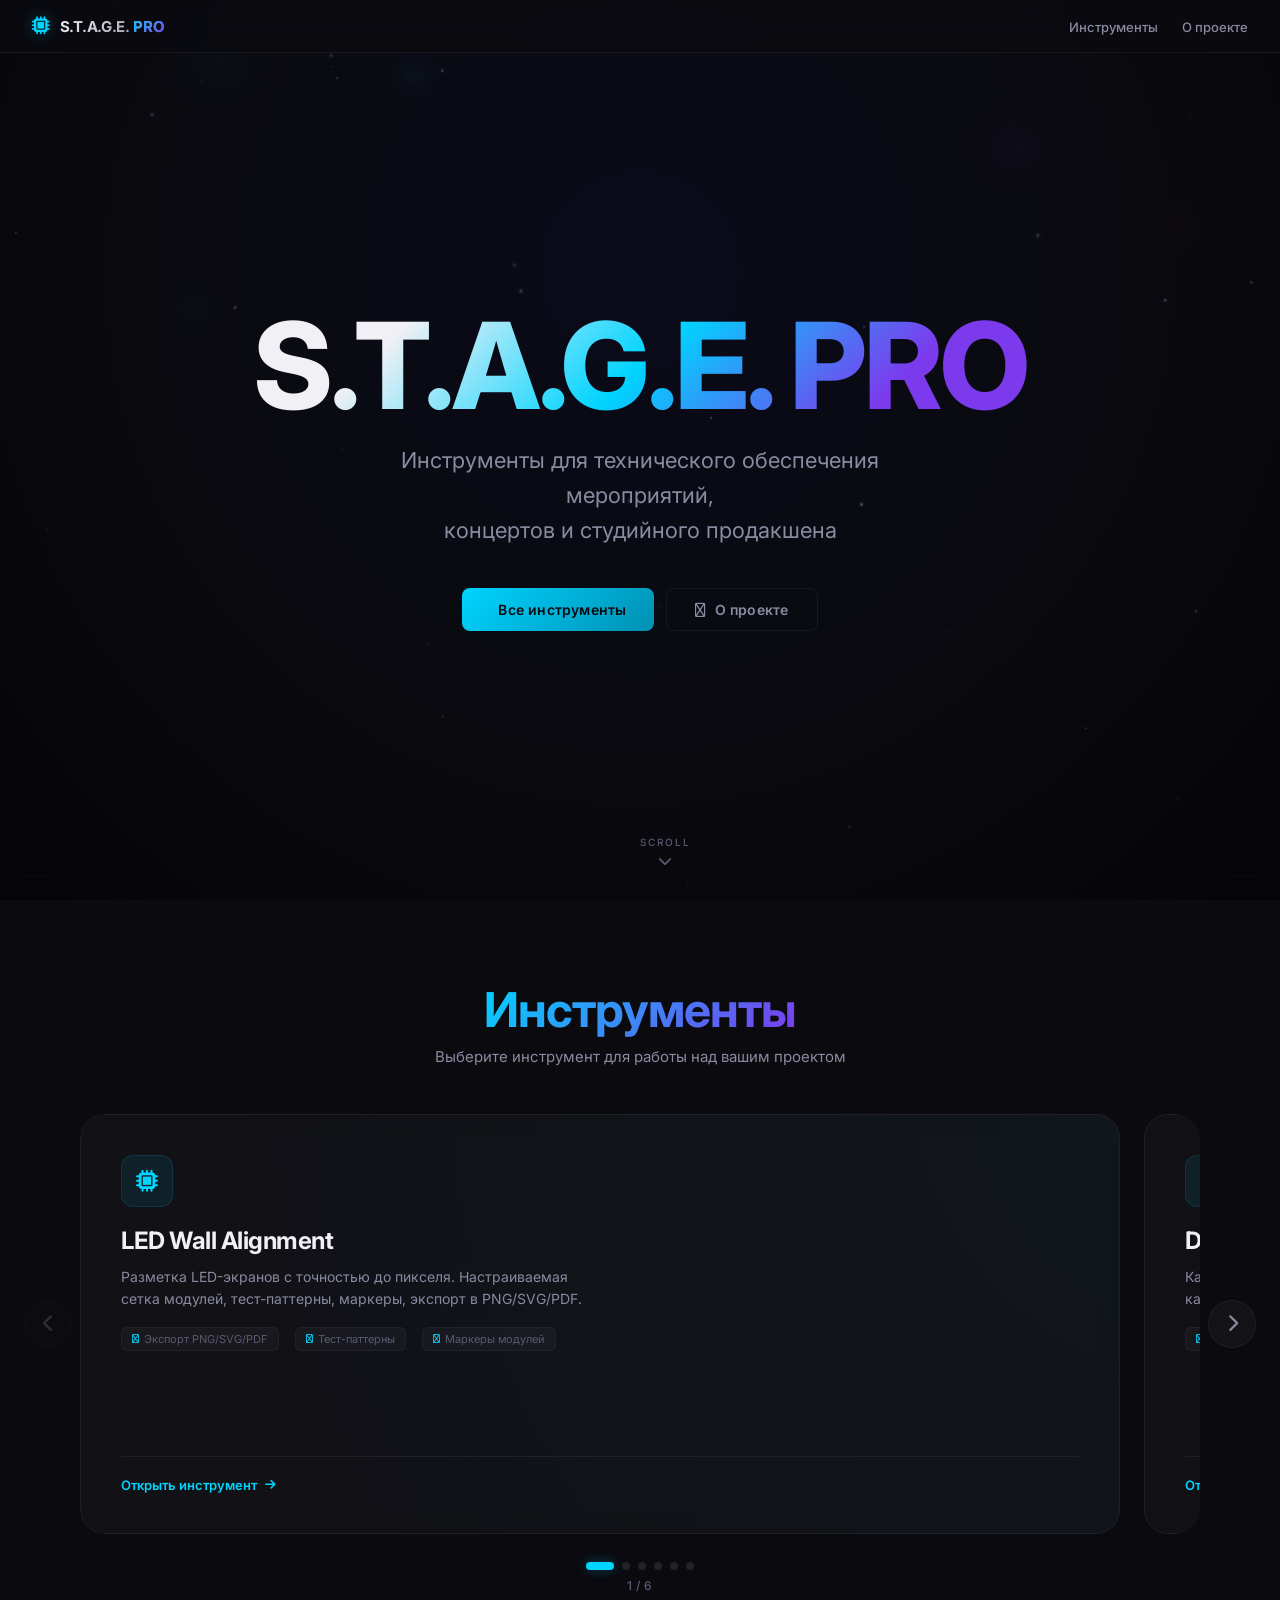
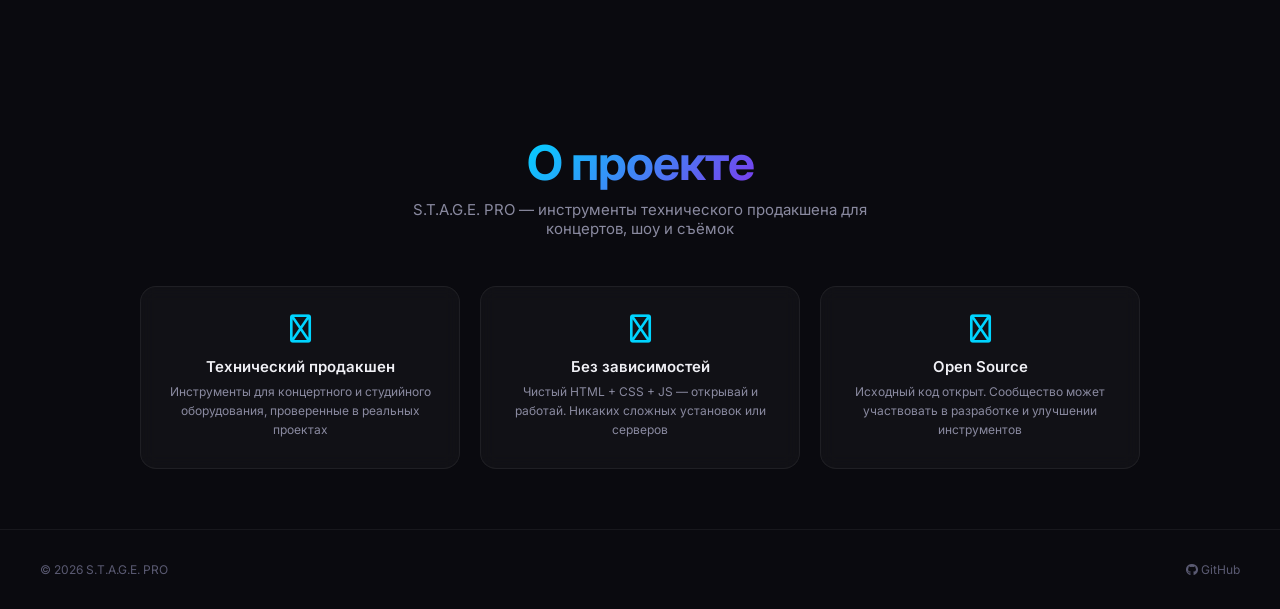
==== commit 75626be8: "chore: пользовательские правки" ====
--- a/index.html
+++ b/index.html
@@ -41,9 +41,9 @@
 
 <!-- Hero -->
 <section id="hero">
-  <div class="hero-badge reveal"><i class="fa-regular fa-bolt"></i> S.T.A.G.E. PRO</div>
+  <!--<div class="hero-badge reveal"><i class="fa-regular fa-bolt"></i> S.T.A.G.E. PRO</div>-->
   <h1 class="hero-title reveal reveal-delay-1">
-    <span class="gradient">S.T.A.G.E.</span><span style="font-size:0.4em;vertical-align:middle;font-weight:600;color:var(--text-secondary);-webkit-text-fill-color:var(--text-secondary)">PRO</span>
+    <span class="gradient">S.T.A.G.E. PRO</span>
   </h1>
   <p class="hero-sub reveal reveal-delay-2">
     Инструменты для технического обеспечения мероприятий,<br>
@@ -200,11 +200,12 @@
       <h4>Без зависимостей</h4>
       <p>Чистый HTML + CSS + JS — открывай и работай. Никаких сложных установок или серверов</p>
     </div>
+    <!--
     <div class="about-card reveal reveal-delay-3">
       <i class="fa-regular fa-arrow-trend-up"></i>
       <h4>Постоянное развитие</h4>
       <p>Библиотека инструментов растёт. Следите за обновлениями и предлагайте свои идеи</p>
-    </div>
+    </div> -->
     <div class="about-card reveal reveal-delay-4">
       <i class="fa-regular fa-file-invoice"></i>
       <h4>Open Source</h4>
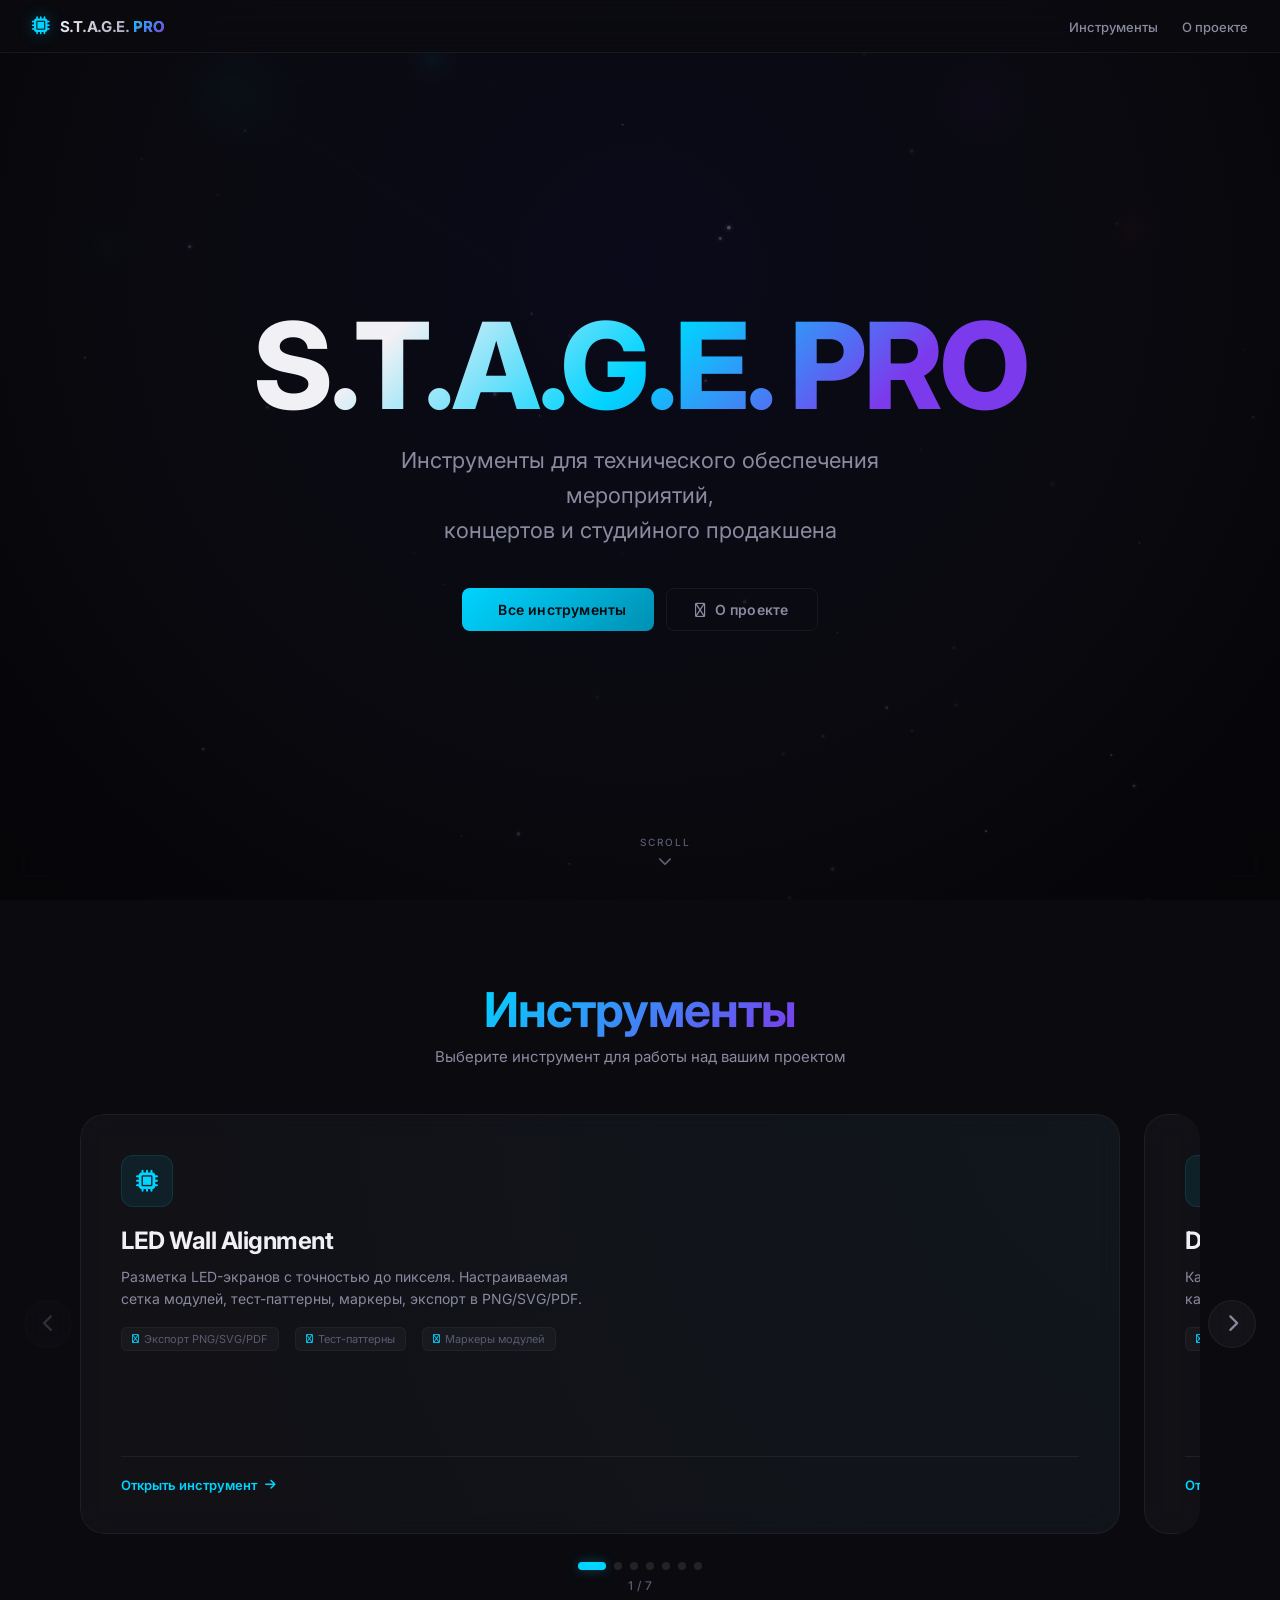
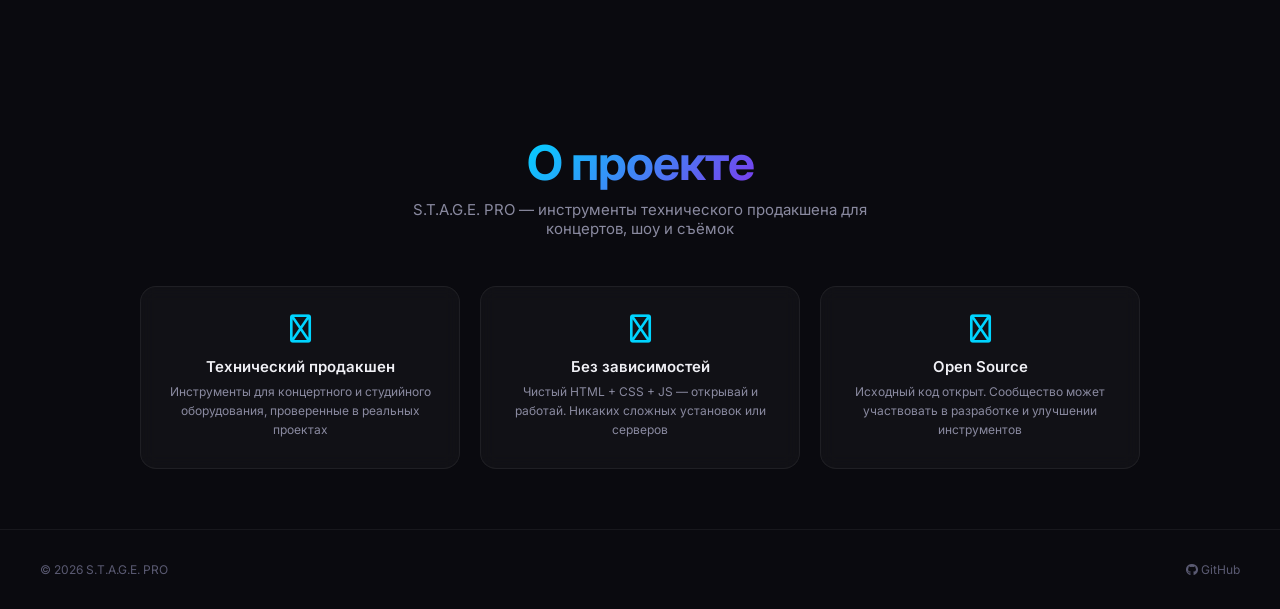
==== commit f0c7e2d5: "feat: карточка Signal Flow на главной, обновление docs" ====
--- a/index.html
+++ b/index.html
@@ -174,6 +174,23 @@
           </div>
         </div>
 
+        <!-- Signal Flow -->
+        <div class="tool-card">
+          <div class="tool-card-icon"><i class="fa-solid fa-diagram-project"></i></div>
+          <div class="tool-card-body">
+            <h3>Signal Flow Patch Designer</h3>
+            <p>Визуальный конструктор сигнальных цепей. Размещайте блоки на canvas, соединяйте выходы со входами, создавайте карту коммутации для выезда.</p>
+            <div class="tool-card-meta">
+              <span><i class="fa-regular fa-microchip"></i> Audio/DMX/SDI/Net</span>
+              <span><i class="fa-regular fa-code-branch"></i> Соединения</span>
+              <span><i class="fa-regular fa-download"></i> Экспорт PNG</span>
+            </div>
+          </div>
+          <div class="tool-card-footer">
+            <a class="tool-card-action" href="tools/signal-patch/index.html">Открыть инструмент <i class="fa-solid fa-arrow-right"></i></a>
+          </div>
+        </div>
+
       </div>
     </div>
     <button class="carousel-arrow next" aria-label="Next"><i class="fa-solid fa-chevron-right"></i></button>
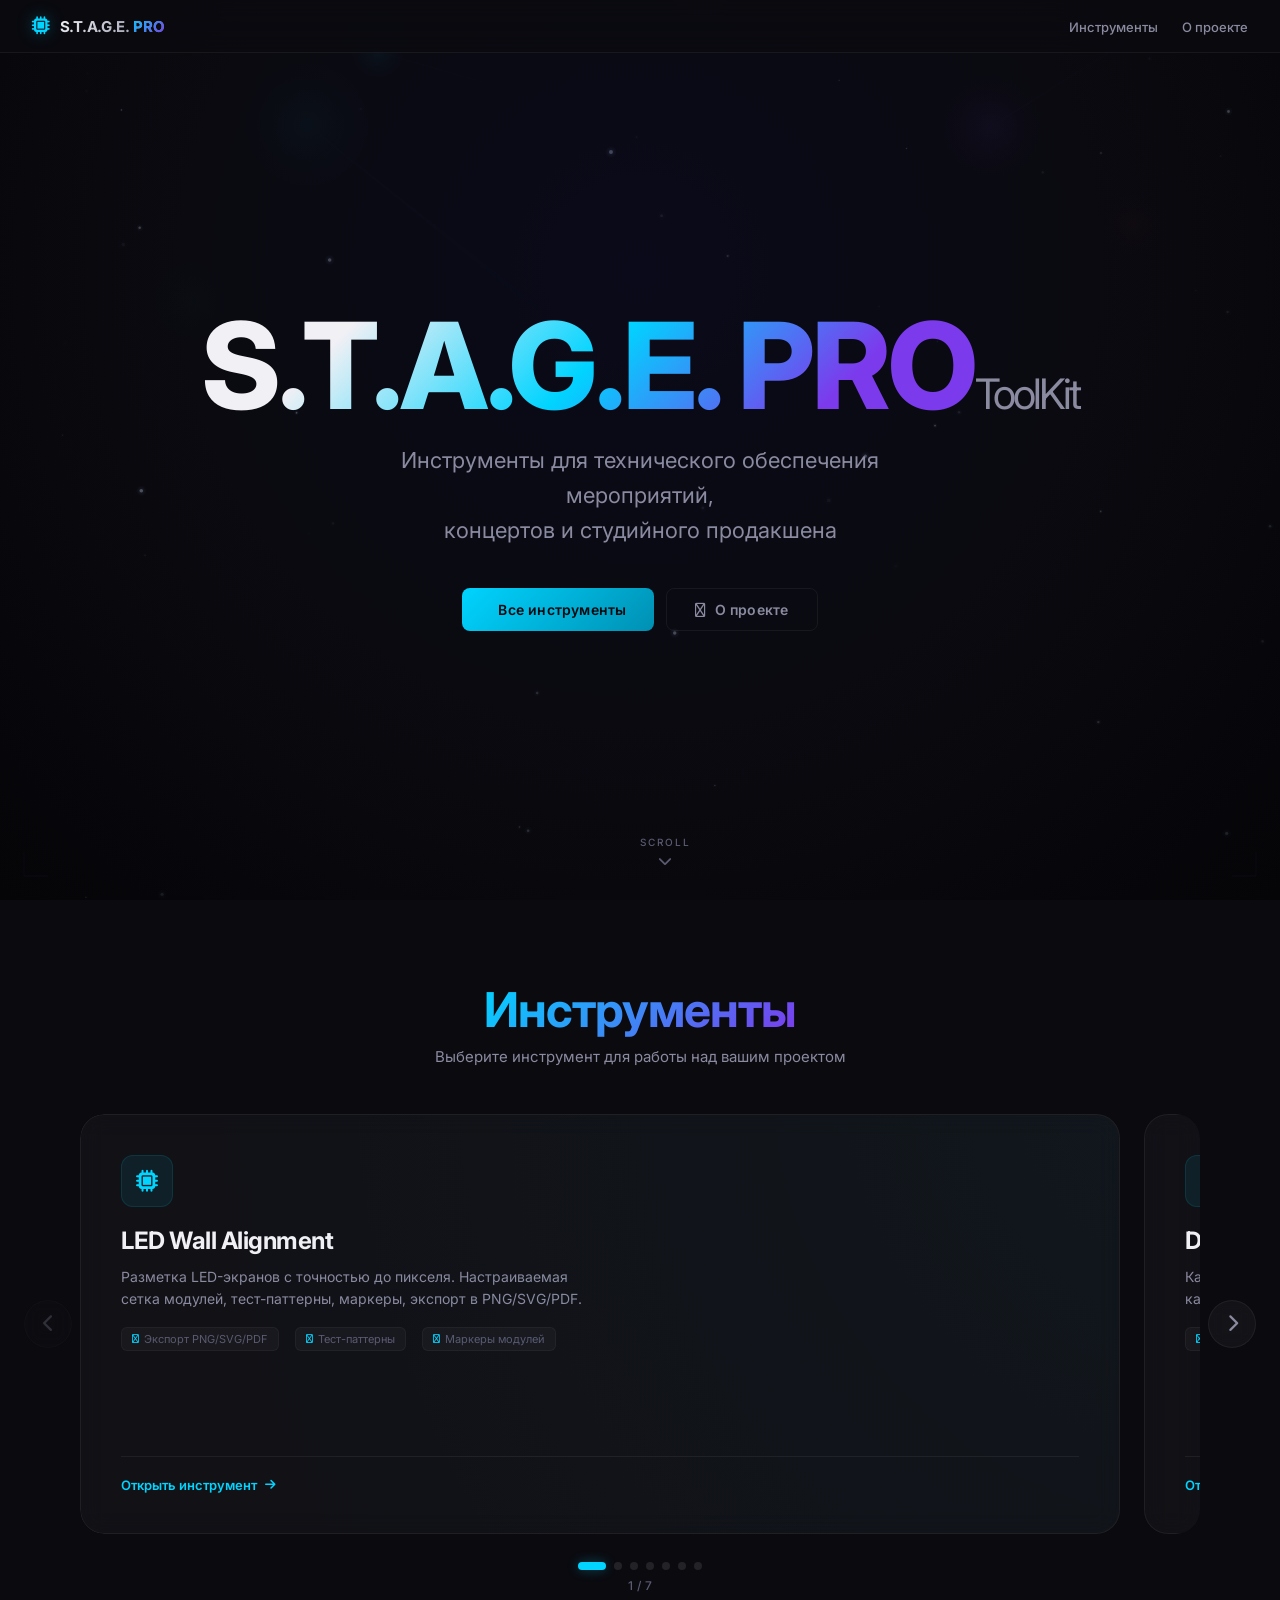
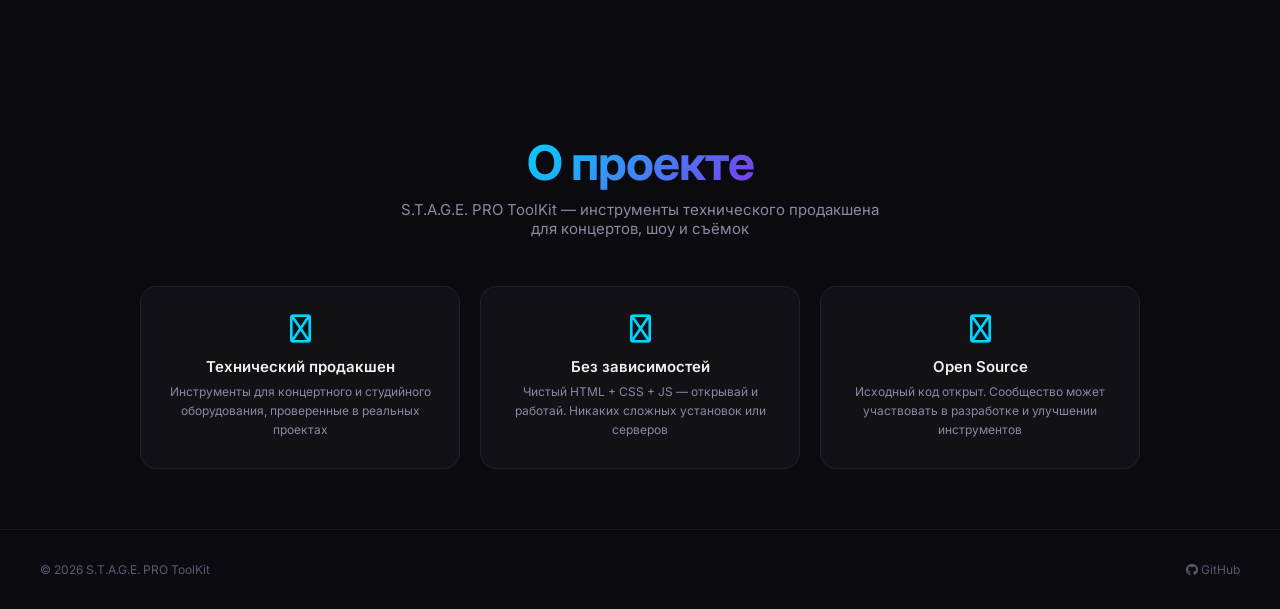
==== commit 1ba6089a: "rebrand: S.T.A.G.E. PRO → S.T.A.G.E. PRO ToolKit" ====
--- a/index.html
+++ b/index.html
@@ -3,7 +3,7 @@
 <head>
 <meta charset="UTF-8">
 <meta name="viewport" content="width=device-width, initial-scale=1.0">
-<title>S.T.A.G.E. PRO — Инструменты технического продакшена</title>
+<title>S.T.A.G.E. PRO ToolKit — Инструменты технического продакшена</title>
 <meta name="description" content="Набор инструментов для технического обеспечения мероприятий: разметка LED-экранов, расчёты продакшена и многое другое.">
 <link rel="preconnect" href="https://fonts.googleapis.com">
 <link rel="preconnect" href="https://fonts.gstatic.com" crossorigin>
@@ -41,9 +41,9 @@
 
 <!-- Hero -->
 <section id="hero">
-  <!--<div class="hero-badge reveal"><i class="fa-regular fa-bolt"></i> S.T.A.G.E. PRO</div>-->
+  <!--<div class="hero-badge reveal"><i class="fa-regular fa-bolt"></i> S.T.A.G.E. PRO ToolKit</div>-->
   <h1 class="hero-title reveal reveal-delay-1">
-    <span class="gradient">S.T.A.G.E. PRO</span>
+    <span class="gradient">S.T.A.G.E. PRO</span><span style="font-size:0.35em;font-weight:400;color:var(--text-secondary);-webkit-text-fill-color:var(--text-secondary)">ToolKit</span>
   </h1>
   <p class="hero-sub reveal reveal-delay-2">
     Инструменты для технического обеспечения мероприятий,<br>
@@ -204,7 +204,7 @@
 <section id="about">
   <div class="section-header reveal">
     <h2><span class="gradient">О проекте</span></h2>
-    <p>S.T.A.G.E. PRO — инструменты технического продакшена для концертов, шоу и съёмок</p>
+    <p>S.T.A.G.E. PRO ToolKit — инструменты технического продакшена для концертов, шоу и съёмок</p>
   </div>
   <div class="about-grid">
     <div class="about-card reveal reveal-delay-1">
@@ -234,7 +234,7 @@
 <!-- Footer -->
 <footer>
   <div class="footer-inner">
-    <span class="footer-copy">&copy; <span id="year"></span> S.T.A.G.E. PRO</span>
+    <span class="footer-copy">&copy; <span id="year"></span> S.T.A.G.E. PRO ToolKit</span>
     <div class="footer-links">
       <a href="https://github.com/aleksejkozemakin/GenMap" target="_blank" rel="noopener"><i class="fa-brands fa-github"></i> GitHub</a>
     </div>
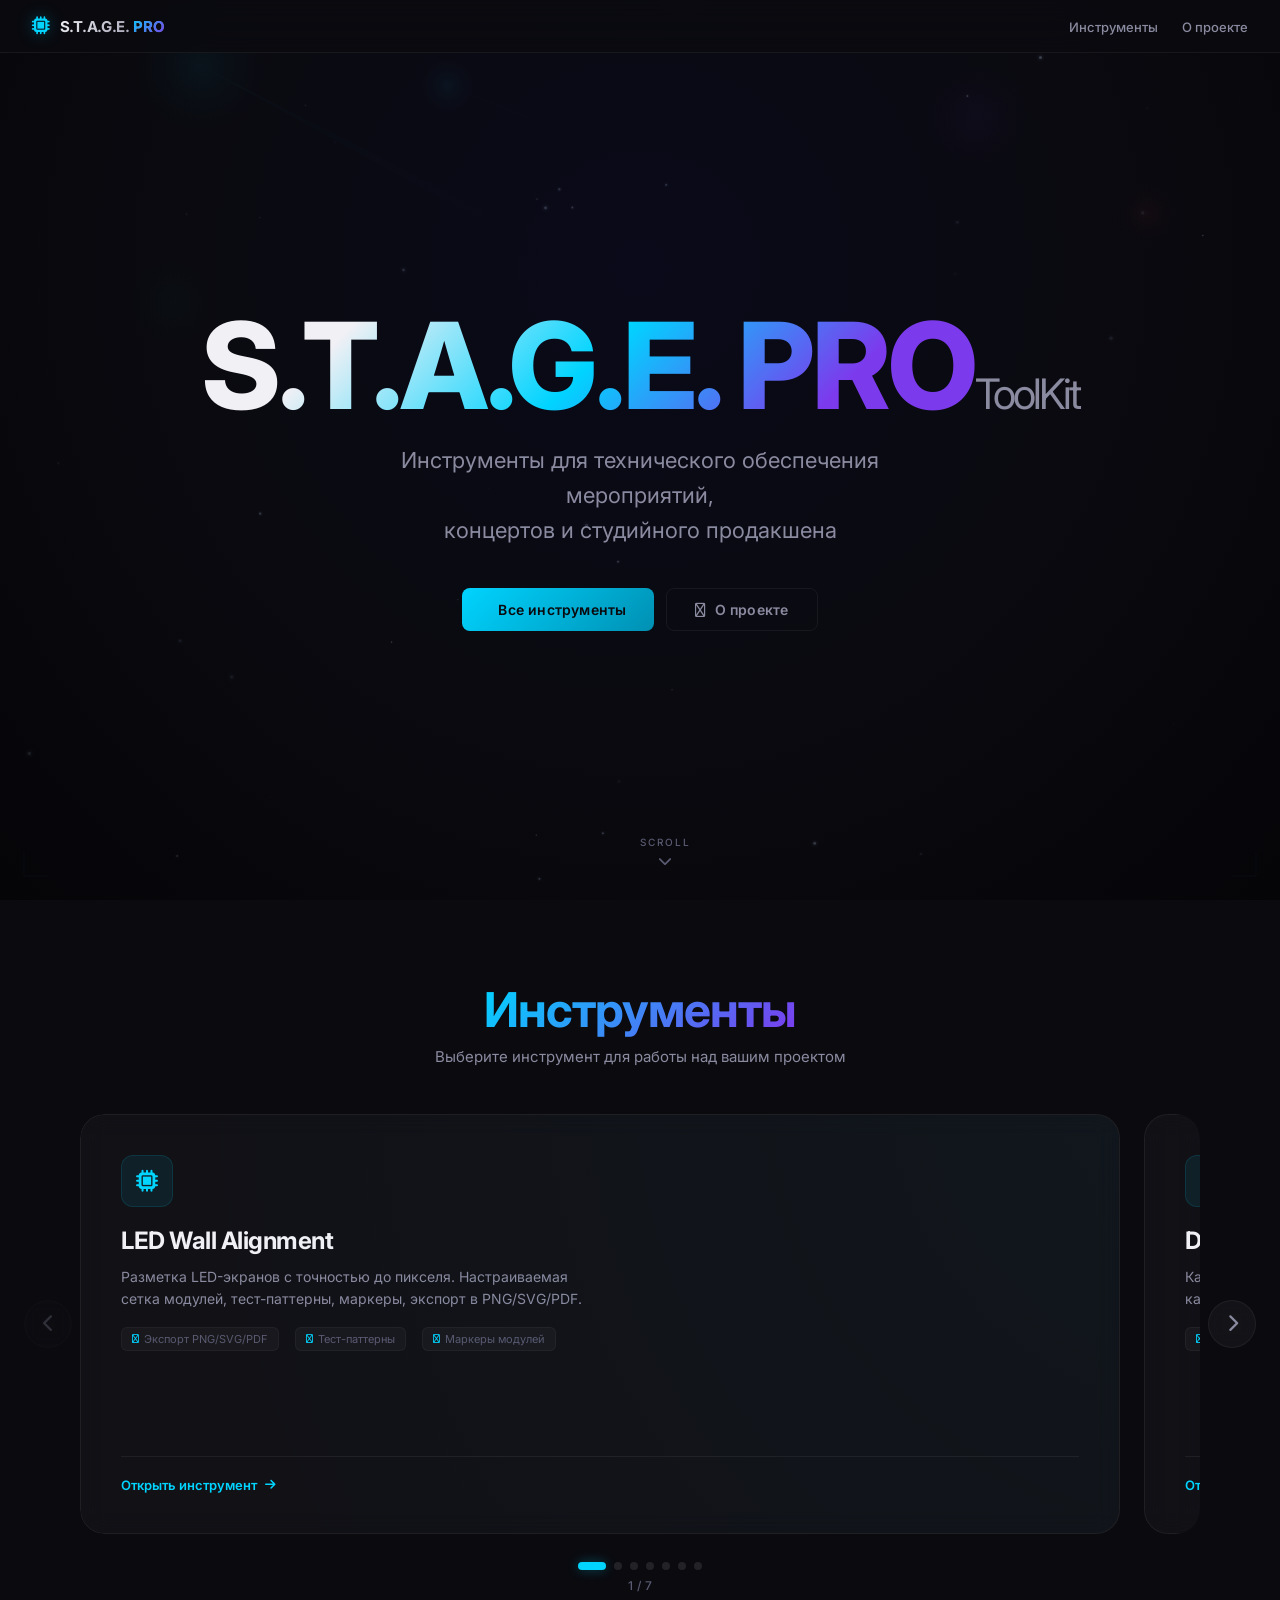
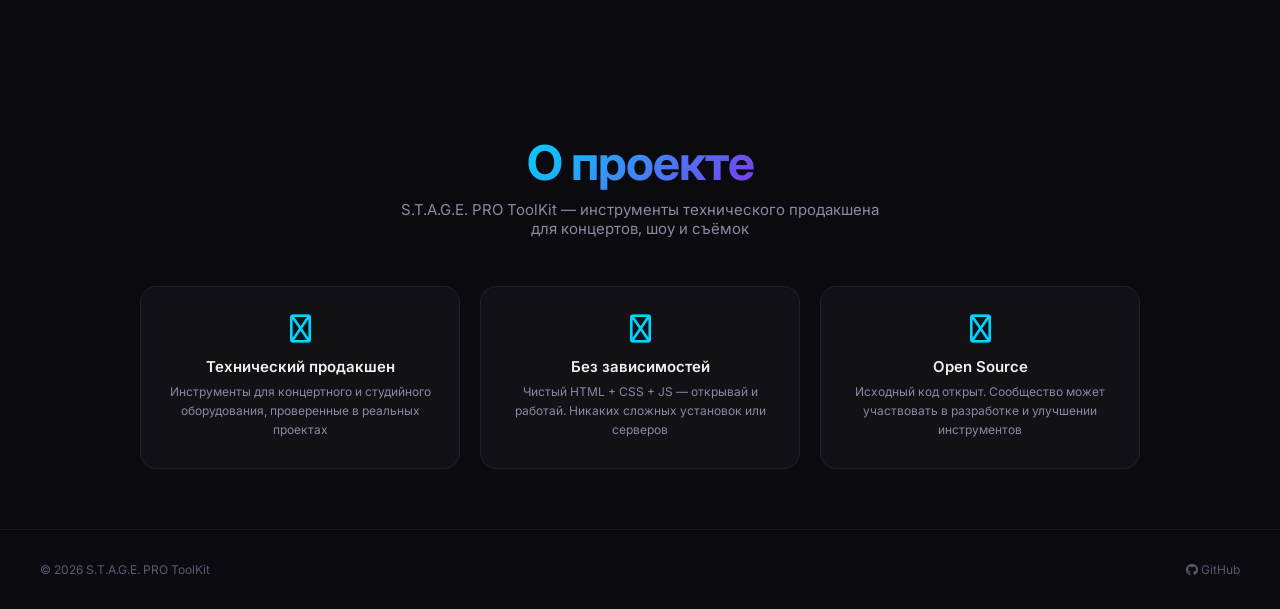
==== commit d6f4fb06: "feat: full mobile adaptation — touch events, responsive UI, collapse, perf Этап 1 — touch-события дл" ====
--- a/index.html
+++ b/index.html
@@ -33,6 +33,7 @@
     <i class="fa-solid fa-microchip"></i>
     <span>S.T.A.G.E.<b> PRO</b></span>
   </a>
+  <button class="nav-toggle" id="navToggle" aria-label="Меню"><i class="fa-solid fa-bars"></i></button>
   <ul class="nav-links">
     <li><a href="#" data-scroll-to="tools">Инструменты</a></li>
     <li><a href="#" data-scroll-to="about">О проекте</a></li>
--- a/assets/css/style.css
+++ b/assets/css/style.css
@@ -119,6 +119,17 @@
 .ripple{position:absolute;border-radius:50%;background:rgba(255,255,255,0.25);transform:scale(0);animation:rippleAnim .6s ease-out;pointer-events:none}
 @keyframes rippleAnim{to{transform:scale(4);opacity:0}}
 
+/* ---- Reduced Motion ---- */
+@media(prefers-reduced-motion:reduce){
+  *,*::before,*::after{animation-duration:0.01ms!important;animation-iteration-count:1!important;transition-duration:0.01ms!important;scroll-behavior:auto!important}
+  .reveal{opacity:1!important;transform:none!important}
+  #bgCanvas{display:none}
+}
+
+/* ---- Nav Toggle ---- */
+.nav-toggle{display:none;background:none;border:none;color:var(--text-secondary);font-size:20px;cursor:pointer;padding:4px;transition:color var(--transition);z-index:101}
+.nav-toggle:hover{color:var(--accent-cyan)}
+
 /* ---- Responsive ---- */
 @media(max-width:1024px){
   .carousel-wrap{padding:0 60px}
@@ -126,7 +137,10 @@
 }
 @media(max-width:768px){
   nav{padding:12px 16px}
-  .nav-links{display:none}
+  .nav-links{display:none;position:fixed;top:56px;left:0;right:0;flex-direction:column;background:rgba(10,10,15,0.96);backdrop-filter:blur(16px);-webkit-backdrop-filter:blur(16px);padding:16px;gap:12px;border-bottom:1px solid var(--border-glass);transform:translateY(-120%);transition:transform .35s cubic-bezier(.22,1,.36,1),opacity .35s;opacity:0;z-index:100}
+  .nav-links.open{display:flex;transform:translateY(0);opacity:1}
+  .nav-links a{font-size:15px;padding:8px 0;width:100%;text-align:center}
+  .nav-toggle{display:block}
   #hero{padding:80px 16px 40px}
   .hero-title{letter-spacing:-2px}
   .carousel-wrap{padding:0 16px}
